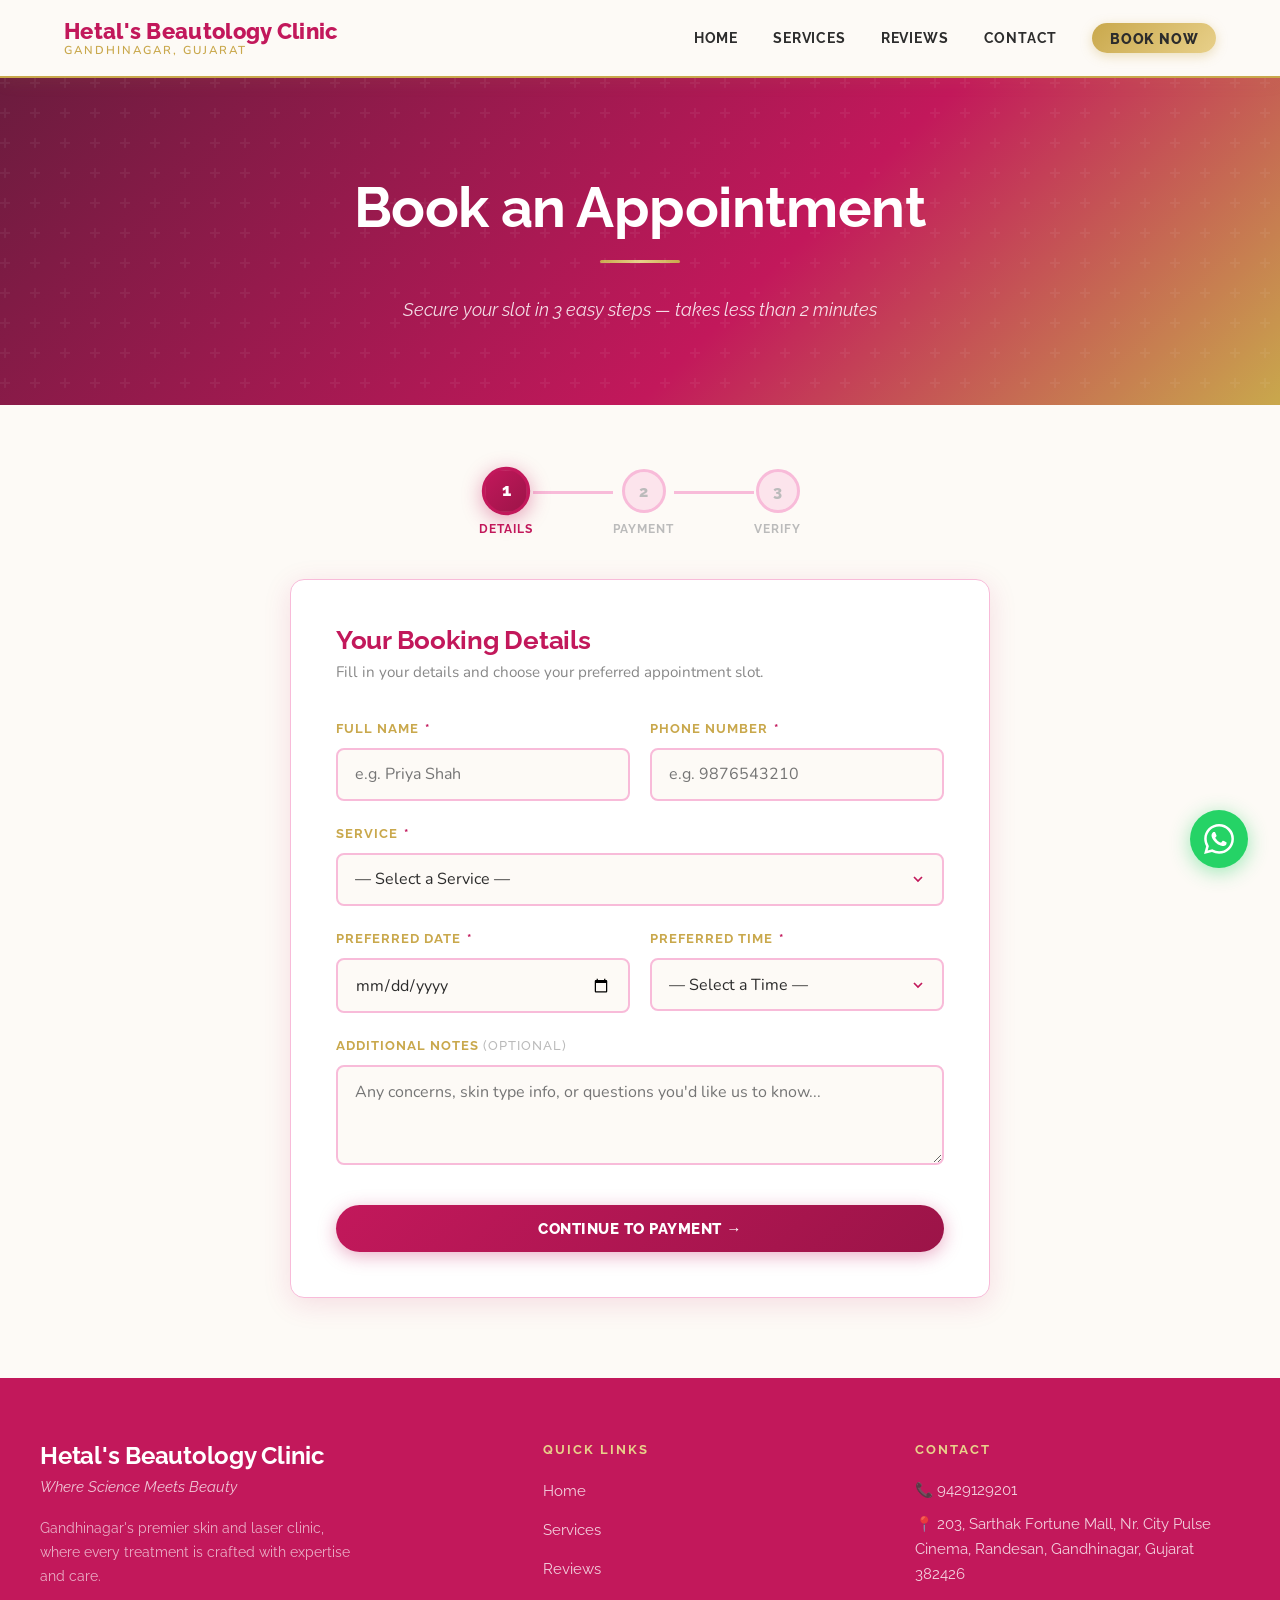
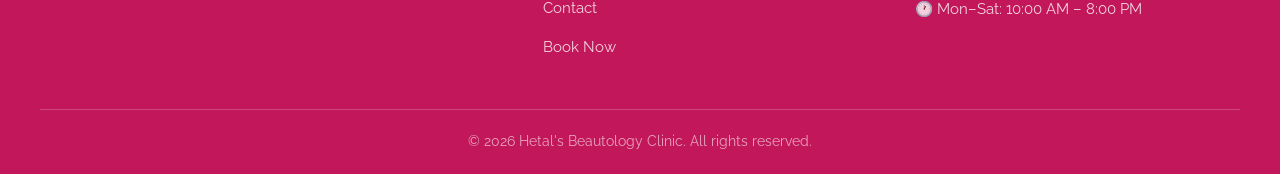
==== booking.html @ 58d76327 "initial commit" ====
<!DOCTYPE html>
<html lang="en">

<head>
  <meta charset="UTF-8" />
  <meta name="viewport" content="width=device-width, initial-scale=1.0" />
  <title>Book an Appointment | Hetal's Beautology Clinic</title>
  <meta name="description"
    content="Book an appointment at Hetal's Beautology Clinic in Gandhinagar, Gujarat. Choose your service, select a date and time, pay a ₹500 advance and confirm via WhatsApp." />
  <link rel="preconnect" href="https://fonts.googleapis.com" />
  <link rel="preconnect" href="https://fonts.gstatic.com" crossorigin />
  <link rel="stylesheet"
    href="https://fonts.googleapis.com/css2?family=Raleway:ital,wght@0,300;0,400;0,500;0,600;0,700;0,800;1,400;1,600&family=Nunito:ital,wght@0,300;0,400;0,600;0,700;1,400&display=swap" />
  <link rel="stylesheet" href="style.css" />
  <style>
    /* ============================================
       BOOKING PAGE — Page-scoped styles
       ============================================ */

    /* ── Step Indicator ── */
    .step-indicator {
      display: flex;
      align-items: center;
      justify-content: center;
      gap: 0;
      margin: 3rem auto 2.5rem;
      max-width: 520px;
    }

    .step-dot {
      display: flex;
      flex-direction: column;
      align-items: center;
      gap: 0.4rem;
      position: relative;
      z-index: 1;
    }

    .step-dot .dot {
      width: 44px;
      height: 44px;
      border-radius: 50%;
      background: var(--blush);
      border: 3px solid var(--blush-mid);
      display: flex;
      align-items: center;
      justify-content: center;
      font-family: 'Raleway', sans-serif;
      font-weight: 800;
      font-size: 1rem;
      color: #bbb;
      transition: all 0.4s cubic-bezier(0.4,0,0.2,1);
    }

    .step-dot .step-label {
      font-size: 0.72rem;
      font-weight: 700;
      letter-spacing: 1px;
      text-transform: uppercase;
      color: #bbb;
      font-family: 'Raleway', sans-serif;
      transition: color 0.4s ease;
      text-align: center;
      white-space: nowrap;
    }

    .step-dot.active .dot {
      background: linear-gradient(135deg, var(--rose), var(--rose-dark));
      border-color: var(--rose);
      color: var(--white);
      box-shadow: 0 4px 18px rgba(194,24,91,0.4);
      transform: scale(1.1);
    }

    .step-dot.active .step-label { color: var(--rose); }

    .step-dot.done .dot {
      background: linear-gradient(135deg, var(--gold), var(--gold-light));
      border-color: var(--gold);
      color: var(--charcoal);
      box-shadow: 0 4px 14px rgba(201,168,76,0.3);
    }

    .step-dot.done .step-label { color: var(--gold); }

    .step-connector {
      flex: 1;
      height: 3px;
      background: var(--blush-mid);
      margin-bottom: 1.5rem;
      transition: background 0.4s ease;
      max-width: 80px;
    }

    .step-connector.done {
      background: linear-gradient(90deg, var(--gold), var(--gold-light));
    }

    /* ── Booking Wrapper ── */
    .booking-section {
      background: var(--ivory);
      padding: 1rem 0 5rem;
    }

    .booking-card {
      background: var(--white);
      border-radius: var(--radius);
      padding: 2.8rem 2.8rem;
      box-shadow: var(--shadow-md);
      border: 1px solid var(--blush-mid);
      max-width: 700px;
      margin: 0 auto;
    }

    .step-panel {
      display: none;
      animation: stepFadeIn 0.45s cubic-bezier(0.4,0,0.2,1);
    }

    .step-panel.active { display: block; }

    @keyframes stepFadeIn {
      from { opacity: 0; transform: translateY(18px); }
      to   { opacity: 1; transform: translateY(0); }
    }

    /* ── Form Elements ── */
    .booking-card h2 {
      font-size: 1.6rem;
      color: var(--rose);
      margin-bottom: 0.3rem;
    }

    .booking-card .step-intro {
      color: #888;
      font-size: 0.95rem;
      margin-bottom: 2rem;
      font-family: 'Nunito', sans-serif;
    }

    .form-group {
      margin-bottom: 1.4rem;
    }

    .form-group label {
      display: block;
      font-family: 'Raleway', sans-serif;
      font-weight: 700;
      font-size: 0.82rem;
      text-transform: uppercase;
      letter-spacing: 1px;
      color: var(--gold);
      margin-bottom: 0.45rem;
    }

    .form-group label .required-star {
      color: var(--rose);
      margin-left: 2px;
    }

    .form-control {
      width: 100%;
      padding: 0.85rem 1.1rem;
      border: 2px solid var(--blush-mid);
      border-radius: var(--radius-sm);
      font-family: 'Nunito', sans-serif;
      font-size: 1rem;
      color: var(--charcoal);
      background: var(--ivory);
      transition: var(--transition);
      outline: none;
      appearance: none;
      -webkit-appearance: none;
    }

    .form-control:focus {
      border-color: var(--rose);
      background: var(--white);
      box-shadow: 0 0 0 3px rgba(194,24,91,0.08);
    }

    .form-control.error {
      border-color: #e53935;
      background: #fff5f5;
    }

    select.form-control {
      background-image: url("data:image/svg+xml,%3Csvg xmlns='http://www.w3.org/2000/svg' width='16' height='16' viewBox='0 0 24 24' fill='none' stroke='%23C2185B' stroke-width='2.5'%3E%3Cpolyline points='6 9 12 15 18 9'/%3E%3C/svg%3E");
      background-repeat: no-repeat;
      background-position: right 1rem center;
      padding-right: 2.8rem;
      cursor: pointer;
    }

    textarea.form-control {
      min-height: 100px;
      resize: vertical;
    }

    .field-error {
      color: #e53935;
      font-size: 0.8rem;
      margin-top: 0.3rem;
      font-family: 'Nunito', sans-serif;
      display: none;
    }

    .field-error.visible { display: block; }

    .form-row {
      display: grid;
      grid-template-columns: 1fr 1fr;
      gap: 1.2rem;
    }

    /* ── Booking Summary Card ── */
    .booking-summary {
      background: var(--blush);
      border: 1px solid var(--blush-mid);
      border-radius: var(--radius-sm);
      padding: 1.2rem 1.5rem;
      margin-bottom: 2rem;
      display: flex;
      gap: 1.5rem;
      flex-wrap: wrap;
      align-items: flex-start;
    }

    .booking-summary .summary-item {
      display: flex;
      flex-direction: column;
      flex: 1;
      min-width: 120px;
    }

    .booking-summary .s-label {
      font-size: 0.7rem;
      text-transform: uppercase;
      letter-spacing: 1.5px;
      font-weight: 700;
      color: var(--gold);
      font-family: 'Raleway', sans-serif;
      margin-bottom: 0.15rem;
    }

    .booking-summary .s-value {
      font-size: 0.95rem;
      font-weight: 700;
      color: var(--rose);
      font-family: 'Raleway', sans-serif;
    }

    /* ── UPI Payment Card ── */
    .payment-card {
      background: linear-gradient(135deg, var(--charcoal), #1a1a2e);
      border-radius: var(--radius);
      padding: 2.2rem;
      margin-bottom: 2rem;
      text-align: center;
      position: relative;
      overflow: hidden;
    }

    .payment-card::before {
      content: '';
      position: absolute;
      inset: 0;
      background: radial-gradient(circle at 80% 20%, rgba(201,168,76,0.12) 0%, transparent 60%);
      pointer-events: none;
    }

    .payment-card h3 {
      color: var(--gold-light);
      font-size: 1.2rem;
      margin-bottom: 1.5rem;
      position: relative;
    }

    .upi-display {
      background: rgba(255,255,255,0.08);
      border: 1.5px solid rgba(201,168,76,0.4);
      border-radius: var(--radius-sm);
      padding: 1rem 1.5rem;
      display: flex;
      align-items: center;
      justify-content: space-between;
      gap: 1rem;
      margin-bottom: 1.5rem;
      position: relative;
    }

    .upi-id-text {
      font-family: 'Raleway', sans-serif;
      font-weight: 800;
      font-size: 1.25rem;
      color: var(--gold-light);
      letter-spacing: 0.5px;
    }

    .copy-btn {
      background: linear-gradient(135deg, var(--gold), var(--gold-light));
      color: var(--charcoal);
      border: none;
      border-radius: 50px;
      padding: 0.45rem 1rem;
      font-family: 'Raleway', sans-serif;
      font-weight: 700;
      font-size: 0.8rem;
      cursor: pointer;
      transition: var(--transition);
      flex-shrink: 0;
      letter-spacing: 0.5px;
    }

    .copy-btn:hover { transform: scale(1.05); }
    .copy-btn.copied { background: linear-gradient(135deg, #4caf50, #81c784); color: white; }

    .qr-box {
      width: 170px;
      height: 170px;
      background: rgba(255,255,255,0.07);
      border: 2px dashed rgba(201,168,76,0.4);
      border-radius: var(--radius-sm);
      display: flex;
      flex-direction: column;
      align-items: center;
      justify-content: center;
      margin: 0 auto 1.5rem;
      position: relative;
      gap: 0.5rem;
    }

    .qr-box .qr-icon { font-size: 2.8rem; opacity: 0.6; }

    .qr-box .qr-hint {
      font-size: 0.8rem;
      color: rgba(255,255,255,0.5);
      font-family: 'Nunito', sans-serif;
      text-align: center;
      padding: 0 0.5rem;
    }

    .advance-note {
      color: rgba(255,255,255,0.8);
      font-size: 0.9rem;
      font-family: 'Nunito', sans-serif;
      position: relative;
    }

    .advance-note strong {
      color: var(--gold-light);
      font-size: 1.15rem;
    }

    .upi-apps {
      display: flex;
      align-items: center;
      justify-content: center;
      gap: 0.5rem;
      margin-top: 1rem;
      flex-wrap: wrap;
      position: relative;
    }

    .upi-apps span {
      background: rgba(255,255,255,0.1);
      color: rgba(255,255,255,0.7);
      padding: 0.3rem 0.8rem;
      border-radius: 50px;
      font-size: 0.78rem;
      font-family: 'Nunito', sans-serif;
    }

    /* ── Step 3 — Verification ── */
    .file-upload-zone {
      border: 2px dashed var(--blush-mid);
      border-radius: var(--radius-sm);
      padding: 1.5rem;
      text-align: center;
      cursor: pointer;
      transition: var(--transition);
      position: relative;
      background: var(--ivory);
    }

    .file-upload-zone:hover, .file-upload-zone.dragover {
      border-color: var(--rose);
      background: var(--blush);
    }

    .file-upload-zone input[type="file"] {
      position: absolute;
      inset: 0;
      opacity: 0;
      cursor: pointer;
      width: 100%;
      height: 100%;
    }

    .file-upload-zone .upload-icon { font-size: 2rem; margin-bottom: 0.5rem; }

    .file-upload-zone .upload-hint {
      font-size: 0.88rem;
      color: #999;
      font-family: 'Nunito', sans-serif;
    }

    .file-upload-zone .file-name {
      margin-top: 0.5rem;
      font-weight: 700;
      color: var(--rose);
      font-size: 0.9rem;
      display: none;
    }

    .file-upload-zone.has-file .file-name { display: block; }
    .file-upload-zone.has-file .upload-hint { display: none; }
    .file-upload-zone.has-file .upload-icon { display: none; }

    /* ── Status Messages ── */
    .upload-status {
      margin-top: 1rem;
      padding: 0.8rem 1.2rem;
      border-radius: var(--radius-sm);
      font-family: 'Nunito', sans-serif;
      font-size: 0.92rem;
      display: none;
    }

    .upload-status.loading {
      display: flex;
      align-items: center;
      gap: 0.7rem;
      background: rgba(201,168,76,0.1);
      border: 1px solid rgba(201,168,76,0.3);
      color: #7a6200;
    }

    .upload-status.success {
      display: flex;
      align-items: center;
      gap: 0.7rem;
      background: rgba(76,175,80,0.1);
      border: 1px solid rgba(76,175,80,0.3);
      color: #2e7d32;
      font-weight: 700;
    }

    .upload-status.error-msg {
      display: block;
      background: rgba(229,57,53,0.1);
      border: 1px solid rgba(229,57,53,0.3);
      color: #c62828;
    }

    /* Loading spinner */
    .spinner {
      width: 18px;
      height: 18px;
      border: 2px solid rgba(0,0,0,0.12);
      border-top-color: var(--gold);
      border-radius: 50%;
      animation: spin 0.7s linear infinite;
      flex-shrink: 0;
    }

    @keyframes spin { to { transform: rotate(360deg); } }

    /* ── WhatsApp Button (booking specific) ── */
    .wa-book-btn {
      display: inline-flex;
      align-items: center;
      justify-content: center;
      gap: 0.7rem;
      width: 100%;
      padding: 1rem 2rem;
      background: #25D366;
      color: white;
      border: none;
      border-radius: 50px;
      font-family: 'Raleway', sans-serif;
      font-weight: 800;
      font-size: 1rem;
      letter-spacing: 0.5px;
      cursor: pointer;
      transition: var(--transition);
      box-shadow: 0 4px 18px rgba(37,211,102,0.4);
      text-decoration: none;
      margin-top: 1.2rem;
    }

    .wa-book-btn:hover:not(:disabled) {
      background: #1DA851;
      transform: translateY(-2px);
      box-shadow: 0 8px 28px rgba(37,211,102,0.5);
      color: white;
    }

    .wa-book-btn:disabled {
      background: #ccc;
      color: #999;
      cursor: not-allowed;
      box-shadow: none;
      transform: none;
    }

    .wa-book-btn svg { width: 22px; height: 22px; flex-shrink: 0; }

    .confirmation-note {
      text-align: center;
      color: #999;
      font-size: 0.82rem;
      margin-top: 1rem;
      font-family: 'Nunito', sans-serif;
      font-style: italic;
      line-height: 1.6;
    }

    /* ── Navigation buttons ── */
    .step-nav {
      display: flex;
      gap: 1rem;
      align-items: center;
      justify-content: space-between;
      margin-top: 2rem;
    }

    .btn-back {
      background: transparent;
      border: 2px solid var(--blush-mid);
      color: #aaa;
      font-family: 'Raleway', sans-serif;
      font-weight: 700;
      font-size: 0.88rem;
      padding: 0.65rem 1.5rem;
      border-radius: 50px;
      cursor: pointer;
      transition: var(--transition);
      letter-spacing: 0.5px;
      text-transform: uppercase;
    }

    .btn-back:hover { border-color: var(--rose); color: var(--rose); }

    .btn-continue {
      flex: 1;
      padding: 0.9rem 2rem;
      background: linear-gradient(135deg, var(--rose), var(--rose-dark));
      color: white;
      border: none;
      border-radius: 50px;
      font-family: 'Raleway', sans-serif;
      font-weight: 800;
      font-size: 0.95rem;
      cursor: pointer;
      transition: var(--transition);
      letter-spacing: 0.5px;
      text-transform: uppercase;
      box-shadow: 0 4px 18px rgba(194,24,91,0.35);
    }

    .btn-continue:hover {
      transform: translateY(-2px);
      box-shadow: 0 8px 28px rgba(194,24,91,0.45);
    }

    /* ── Nav CTA pill (Book Now button in navbar) ── */
    .nav-links .nav-book-btn {
      background: linear-gradient(135deg, var(--gold), var(--gold-light));
      color: var(--charcoal) !important;
      padding: 0.42rem 1.1rem !important;
      border-radius: 50px !important;
      border-bottom: none !important;
      box-shadow: 0 3px 12px rgba(201,168,76,0.35);
      font-weight: 800 !important;
      transition: var(--transition);
    }

    .nav-links .nav-book-btn:hover {
      transform: translateY(-2px);
      box-shadow: 0 6px 22px rgba(201,168,76,0.5);
      border-bottom: none !important;
    }

    .mobile-menu .nav-book-btn {
      background: linear-gradient(135deg, var(--gold), var(--gold-light));
      color: var(--charcoal) !important;
      border-radius: 50px !important;
      border-bottom: none !important;
      padding: 0.6rem 1.5rem !important;
      text-align: center !important;
      box-shadow: 0 3px 12px rgba(201,168,76,0.3);
      font-weight: 800 !important;
    }

    /* ── Responsive ── */
    @media (max-width: 768px) {
      .booking-card {
        padding: 2rem 1.4rem;
      }

      .form-row {
        grid-template-columns: 1fr;
      }

      .step-indicator {
        margin: 2rem 1rem 1.8rem;
      }

      .step-connector { max-width: 40px; }

      .upi-display {
        flex-direction: column;
        gap: 0.8rem;
        text-align: center;
      }

      .upi-id-text { font-size: 1.05rem; }

      .booking-summary { gap: 1rem; }
    }

    @media (max-width: 480px) {
      .step-label { display: none; }
      .step-dot .dot { width: 36px; height: 36px; font-size: 0.88rem; }
      .payment-card { padding: 1.5rem 1rem; }
    }
  </style>
</head>

<body>

  <!-- ╔══════════════════════════════════╗
       ║          NAVIGATION             ║
       ╚══════════════════════════════════╝ -->
  <nav class="navbar" id="navbar">
    <div class="nav-inner">
      <a href="index.html" class="nav-logo" id="nav-logo">
        Hetal's Beautology Clinic
        <span>Gandhinagar, Gujarat</span>
      </a>
      <ul class="nav-links" id="nav-links">
        <li><a href="index.html" id="nav-home">Home</a></li>
        <li><a href="services.html" id="nav-services">Services</a></li>
        <li><a href="reviews.html" id="nav-reviews">Reviews</a></li>
        <li><a href="contact.html" id="nav-contact">Contact</a></li>
        <li><a href="booking.html" class="nav-book-btn active" id="nav-book">Book Now</a></li>
      </ul>
      <button class="hamburger" id="hamburger" aria-label="Toggle menu">
        <span></span><span></span><span></span>
      </button>
    </div>
    <div class="mobile-menu" id="mobile-menu">
      <a href="index.html">Home</a>
      <a href="services.html">Services</a>
      <a href="reviews.html">Reviews</a>
      <a href="contact.html">Contact</a>
      <a href="booking.html" class="nav-book-btn active">Book Now</a>
    </div>
  </nav>

  <!-- ╔══════════════════════════════════╗
       ║           PAGE HEADER           ║
       ╚══════════════════════════════════╝ -->
  <header class="page-header">
    <h1>Book an Appointment</h1>
    <div class="gold-divider"></div>
    <p>Secure your slot in 3 easy steps — takes less than 2 minutes</p>
  </header>

  <!-- ╔══════════════════════════════════╗
       ║         BOOKING SECTION         ║
       ╚══════════════════════════════════╝ -->
  <section class="booking-section">
    <div class="container">

      <!-- Step Indicator -->
      <div class="step-indicator" role="progressbar" aria-label="Booking Progress" id="step-indicator">
        <div class="step-dot active" id="dot-1">
          <div class="dot">1</div>
          <span class="step-label">Details</span>
        </div>
        <div class="step-connector" id="conn-1"></div>
        <div class="step-dot" id="dot-2">
          <div class="dot">2</div>
          <span class="step-label">Payment</span>
        </div>
        <div class="step-connector" id="conn-2"></div>
        <div class="step-dot" id="dot-3">
          <div class="dot">3</div>
          <span class="step-label">Verify</span>
        </div>
      </div>

      <!-- Booking Card -->
      <div class="booking-card fade-in">

        <!-- ─────────────────────────────
             STEP 1 — Booking Details
             ───────────────────────────── -->
        <div class="step-panel active" id="step-1">
          <h2>Your Booking Details</h2>
          <p class="step-intro">Fill in your details and choose your preferred appointment slot.</p>

          <div class="form-row">
            <div class="form-group">
              <label for="field-name">Full Name <span class="required-star">*</span></label>
              <input type="text" id="field-name" class="form-control" placeholder="e.g. Priya Shah" autocomplete="name" />
              <div class="field-error" id="err-name">Please enter your full name.</div>
            </div>
            <div class="form-group">
              <label for="field-phone">Phone Number <span class="required-star">*</span></label>
              <input type="tel" id="field-phone" class="form-control" placeholder="e.g. 9876543210" autocomplete="tel" maxlength="10" />
              <div class="field-error" id="err-phone">Please enter a valid 10-digit mobile number.</div>
            </div>
          </div>

          <div class="form-group">
            <label for="field-service">Service <span class="required-star">*</span></label>
            <select id="field-service" class="form-control">
              <option value="" disabled selected>— Select a Service —</option>
              <optgroup label="⚡ Laser &amp; Advanced Skin Treatments">
                <option>Laser Hair Removal</option>
                <option>Laser Skin Therapy</option>
                <option>Laser Acne Scar Treatment</option>
                <option>Laser Face Resurfacing</option>
                <option>Laser Tattoo Removal</option>
                <option>Laser Skin Tag / Warts / Mole Removal</option>
                <option>Microderma Abrasion</option>
                <option>Microneedling (Derma Pen / Derma Roller)</option>
                <option>Deep Skin Peeling</option>
                <option>Black Doll Peel / Hollywood Facial</option>
                <option>Mirapeel</option>
              </optgroup>
              <optgroup label="🌿 Facials &amp; Rejuvenation">
                <option>Vampire Facial (Face PRP)</option>
                <option>Medi Facial</option>
                <option>Oxygeneo Facial</option>
                <option>Hydra Facial</option>
                <option>BB Glow Treatment</option>
                <option>Skin Tightening / Face Lifting</option>
                <option>Skin Brightening Treatment</option>
                <option>Undereye Dark Circle Treatment</option>
                <option>Anti Aging Solution</option>
              </optgroup>
              <optgroup label="💫 Hair &amp; Specialised Procedures">
                <option>Hair Fall &amp; Hair Regrowth Treatment (PRP)</option>
                <option>Permanent Eyebrow / Microblading</option>
                <option>Permanent Lip Colour</option>
                <option>Cheek Blush / Beauty Spots</option>
                <option>Eyelash Lifting / Eyelash Extension</option>
                <option>Ear Lobe Repair</option>
              </optgroup>
            </select>
            <div class="field-error" id="err-service">Please select a service.</div>
          </div>

          <div class="form-row">
            <div class="form-group">
              <label for="field-date">Preferred Date <span class="required-star">*</span></label>
              <input type="date" id="field-date" class="form-control" />
              <div class="field-error" id="err-date">Please choose a date (Mon–Sat only).</div>
            </div>
            <div class="form-group">
              <label for="field-time">Preferred Time <span class="required-star">*</span></label>
              <select id="field-time" class="form-control">
                <option value="" disabled selected>— Select a Time —</option>
                <option>10:00 AM</option>
                <option>10:30 AM</option>
                <option>11:00 AM</option>
                <option>11:30 AM</option>
                <option>12:00 PM</option>
                <option>12:30 PM</option>
                <option>1:00 PM</option>
                <option>1:30 PM</option>
                <option>2:00 PM</option>
                <option>2:30 PM</option>
                <option>3:00 PM</option>
                <option>3:30 PM</option>
                <option>4:00 PM</option>
                <option>4:30 PM</option>
                <option>5:00 PM</option>
                <option>5:30 PM</option>
                <option>6:00 PM</option>
                <option>6:30 PM</option>
                <option>7:00 PM</option>
                <option>7:30 PM</option>
              </select>
              <div class="field-error" id="err-time">Please select a preferred time slot.</div>
            </div>
          </div>

          <div class="form-group">
            <label for="field-notes">Additional Notes <span style="color:#bbb;font-weight:500;">(Optional)</span></label>
            <textarea id="field-notes" class="form-control" placeholder="Any concerns, skin type info, or questions you'd like us to know..."></textarea>
          </div>

          <div class="step-nav">
            <button class="btn-continue" id="btn-step1-next" onclick="goToStep2()">
              Continue to Payment &rarr;
            </button>
          </div>
        </div>
        <!-- /STEP 1 -->

        <!-- ─────────────────────────────
             STEP 2 — UPI Payment
             ───────────────────────────── -->
        <div class="step-panel" id="step-2">
          <h2>Complete Your Advance Payment</h2>
          <p class="step-intro">Pay ₹500 advance via UPI to confirm your booking slot.</p>

          <!-- Booking summary -->
          <div class="booking-summary" id="summary-2">
            <div class="summary-item">
              <span class="s-label">Name</span>
              <span class="s-value" id="s2-name">—</span>
            </div>
            <div class="summary-item">
              <span class="s-label">Service</span>
              <span class="s-value" id="s2-service">—</span>
            </div>
            <div class="summary-item">
              <span class="s-label">Date</span>
              <span class="s-value" id="s2-date">—</span>
            </div>
            <div class="summary-item">
              <span class="s-label">Time</span>
              <span class="s-value" id="s2-time">—</span>
            </div>
          </div>

          <!-- Payment Card -->
          <div class="payment-card">
            <h3>💳 Pay via UPI</h3>

            <div class="upi-display">
              <span class="upi-id-text" id="upi-id-text">hetalbeautology@ybl</span>
              <button class="copy-btn" id="copy-upi-btn" onclick="copyUpi()" type="button">Copy ID</button>
            </div>

            <div class="qr-box">
              <div class="qr-icon">⬛</div>
              <p class="qr-hint">Scan QR to Pay<br><small style="font-size:0.7rem;opacity:0.5;">(QR will be added soon)</small></p>
            </div>

            <p class="advance-note">
              Advance Amount: <strong>₹500</strong><br />
              <span style="font-size:0.82rem;opacity:0.7;margin-top:4px;display:block;">This advance secures your appointment slot.</span>
            </p>

            <div class="upi-apps">
              <span>GPay</span>
              <span>PhonePe</span>
              <span>Paytm</span>
              <span>BHIM</span>
              <span>Any UPI App</span>
            </div>
          </div>

          <div class="step-nav">
            <button class="btn-back" onclick="goToStep(1)" type="button">&larr; Back</button>
            <button class="btn-continue" onclick="goToStep3()" type="button">
              I've Made the Payment &rarr;
            </button>
          </div>
        </div>
        <!-- /STEP 2 -->

        <!-- ─────────────────────────────
             STEP 3 — Verify Payment
             ───────────────────────────── -->
        <div class="step-panel" id="step-3">
          <h2>Verify Your Payment</h2>
          <p class="step-intro">Share your transaction ID and payment screenshot to confirm your booking.</p>

          <!-- Booking summary -->
          <div class="booking-summary" id="summary-3">
            <div class="summary-item">
              <span class="s-label">Name</span>
              <span class="s-value" id="s3-name">—</span>
            </div>
            <div class="summary-item">
              <span class="s-label">Service</span>
              <span class="s-value" id="s3-service">—</span>
            </div>
            <div class="summary-item">
              <span class="s-label">Date</span>
              <span class="s-value" id="s3-date">—</span>
            </div>
            <div class="summary-item">
              <span class="s-label">Time</span>
              <span class="s-value" id="s3-time">—</span>
            </div>
          </div>

          <div class="form-group">
            <label for="field-txn">UPI Transaction ID <span class="required-star">*</span></label>
            <input type="text" id="field-txn" class="form-control" placeholder="e.g. 416823479230 or T2504181234567" />
            <div class="field-error" id="err-txn">Please enter your UPI transaction ID.</div>
          </div>

          <div class="form-group">
            <label>Payment Screenshot <span class="required-star">*</span></label>
            <div class="file-upload-zone" id="upload-zone">
              <input type="file" id="field-screenshot" accept="image/jpeg,image/png,image/webp" onchange="handleFileSelect(this)" />
              <div class="upload-icon">🖼️</div>
              <p class="upload-hint">Click or drag to upload your payment screenshot<br><small>JPG, PNG or WebP</small></p>
              <p class="file-name" id="file-name-display"></p>
            </div>
            <div class="field-error" id="err-screenshot">Please upload your payment screenshot.</div>
          </div>

          <!-- Upload status -->
          <div class="upload-status" id="upload-status"></div>

          <!-- WhatsApp Send Button -->
          <button class="wa-book-btn" id="wa-send-btn" disabled type="button" onclick="sendOnWhatsApp()">
            <svg xmlns="http://www.w3.org/2000/svg" viewBox="0 0 24 24" fill="currentColor">
              <path d="M17.472 14.382c-.297-.149-1.758-.867-2.03-.967-.273-.099-.471-.148-.67.15-.197.297-.767.966-.94 1.164-.173.199-.347.223-.644.075-.297-.15-1.255-.463-2.39-1.475-.883-.788-1.48-1.761-1.653-2.059-.173-.297-.018-.458.13-.606.134-.133.298-.347.446-.52.149-.174.198-.298.298-.497.099-.198.05-.371-.025-.520-.075-.149-.669-1.612-.916-2.207-.242-.579-.487-.5-.669-.51-.173-.008-.371-.01-.570-.01-.198 0-.52.074-.792.372-.272.297-1.04 1.016-1.04 2.479 0 1.462 1.065 2.875 1.213 3.074.149.198 2.096 3.2 5.077 4.487.709.306 1.262.489 1.694.625.712.227 1.36.195 1.871.118.571-.085 1.758-.719 2.006-1.413.248-.694.248-1.289.173-1.413-.074-.124-.272-.198-.57-.347m-5.421 7.403h-.004a9.87 9.87 0 01-5.031-1.378l-.361-.214-3.741.982.998-3.648-.235-.374a9.86 9.86 0 01-1.51-5.26c.001-5.45 4.436-9.884 9.888-9.884 2.64 0 5.122 1.03 6.988 2.898a9.825 9.825 0 012.893 6.994c-.003 5.45-4.437 9.884-9.885 9.884m8.413-18.297A11.815 11.815 0 0012.05 0C5.495 0 .16 5.335.157 11.892c0 2.096.547 4.142 1.588 5.945L.057 24l6.305-1.654a11.882 11.882 0 005.683 1.448h.005c6.554 0 11.890-5.335 11.893-11.893a11.821 11.821 0 00-3.48-8.413z" />
            </svg>
            Send Booking on WhatsApp
          </button>

          <p class="confirmation-note">
            Your booking will be confirmed via WhatsApp within a few hours<br />
            during clinic hours (Mon–Sat, 10AM–8PM).
          </p>

          <div class="step-nav" style="margin-top: 1.5rem;">
            <button class="btn-back" onclick="goToStep(2)" type="button">&larr; Back</button>
          </div>
        </div>
        <!-- /STEP 3 -->

      </div><!-- /.booking-card -->
    </div><!-- /.container -->
  </section>

  <!-- ╔══════════════════════════════════╗
       ║             FOOTER              ║
       ╚══════════════════════════════════╝ -->
  <footer class="footer" id="footer">
    <div class="footer-inner">
      <div class="footer-brand">
        <h3>Hetal's Beautology Clinic</h3>
        <p class="tagline">Where Science Meets Beauty</p>
        <p style="font-size:0.88rem; color:rgba(255,255,255,0.65); max-width:320px;">Gandhinagar's premier skin and
          laser clinic, where every treatment is crafted with expertise and care.</p>
      </div>
      <div class="footer-links">
        <h4>Quick Links</h4>
        <ul>
          <li><a href="index.html">Home</a></li>
          <li><a href="services.html">Services</a></li>
          <li><a href="reviews.html">Reviews</a></li>
          <li><a href="contact.html">Contact</a></li>
          <li><a href="booking.html">Book Now</a></li>
        </ul>
      </div>
      <div class="footer-contact">
        <h4>Contact</h4>
        <p><a href="tel:9429129201">📞 9429129201</a></p>
        <p style="margin-top:0.6rem;">📍 203, Sarthak Fortune Mall, Nr. City Pulse Cinema, Randesan, Gandhinagar, Gujarat 382426</p>
        <p style="margin-top:0.6rem;">🕐 Mon–Sat: 10:00 AM – 8:00 PM</p>
      </div>
    </div>
    <div class="footer-bottom">
      <p>© 2026 Hetal's Beautology Clinic. All rights reserved.</p>
    </div>
  </footer>

  <!-- Floating WhatsApp -->
  <a class="wa-float" href="https://wa.me/919429129201" target="_blank" rel="noopener"
    aria-label="Chat with us on WhatsApp" id="wa-float-btn">
    <span class="wa-tooltip">Chat with us on WhatsApp</span>
    <svg xmlns="http://www.w3.org/2000/svg" viewBox="0 0 24 24">
      <path
        d="M17.472 14.382c-.297-.149-1.758-.867-2.03-.967-.273-.099-.471-.148-.67.15-.197.297-.767.966-.94 1.164-.173.199-.347.223-.644.075-.297-.15-1.255-.463-2.39-1.475-.883-.788-1.48-1.761-1.653-2.059-.173-.297-.018-.458.13-.606.134-.133.298-.347.446-.52.149-.174.198-.298.298-.497.099-.198.05-.371-.025-.520-.075-.149-.669-1.612-.916-2.207-.242-.579-.487-.5-.669-.51-.173-.008-.371-.01-.570-.01-.198 0-.52.074-.792.372-.272.297-1.04 1.016-1.04 2.479 0 1.462 1.065 2.875 1.213 3.074.149.198 2.096 3.2 5.077 4.487.709.306 1.262.489 1.694.625.712.227 1.36.195 1.871.118.571-.085 1.758-.719 2.006-1.413.248-.694.248-1.289.173-1.413-.074-.124-.272-.198-.57-.347m-5.421 7.403h-.004a9.87 9.87 0 01-5.031-1.378l-.361-.214-3.741.982.998-3.648-.235-.374a9.86 9.86 0 01-1.51-5.26c.001-5.45 4.436-9.884 9.888-9.884 2.64 0 5.122 1.03 6.988 2.898a9.825 9.825 0 012.893 6.994c-.003 5.45-4.437 9.884-9.885 9.884m8.413-18.297A11.815 11.815 0 0012.05 0C5.495 0 .16 5.335.157 11.892c0 2.096.547 4.142 1.588 5.945L.057 24l6.305-1.654a11.882 11.882 0 005.683 1.448h.005c6.554 0 11.890-5.335 11.893-11.893a11.821 11.821 0 00-3.48-8.413z" />
    </svg>
  </a>

  <!-- ─── JavaScript ─── -->
  <script>
    /* ──────────────────────────────────────
       State
       ────────────────────────────────────── */
    let currentStep = 1;
    let uploadedImageUrl = '';  // populated after ImgBB upload
    const IMGBB_API_KEY = '261c04dd491c593ad497b304862e3a7e'; // ← replace with real key

    /* ──────────────────────────────────────
       Date picker — disable Sundays & past dates
       ────────────────────────────────────── */
    (function initDatePicker() {
      const dateInput = document.getElementById('field-date');
      const today = new Date();
      // Set min to today
      dateInput.min = today.toISOString().split('T')[0];

      dateInput.addEventListener('change', function () {
        const d = new Date(this.value + 'T00:00:00');
        if (d.getDay() === 0) { // Sunday
          showFieldError('date', 'We are closed on Sundays. Please choose Mon–Sat.');
          this.value = '';
        } else {
          hideFieldError('date');
        }
      });
    })();

    /* ──────────────────────────────────────
       Step Navigation
       ────────────────────────────────────── */
    function goToStep(n) {
      const panels = document.querySelectorAll('.step-panel');
      panels.forEach(p => p.classList.remove('active'));
      document.getElementById('step-' + n).classList.add('active');

      // Update indicator dots
      for (let i = 1; i <= 3; i++) {
        const dot = document.getElementById('dot-' + i);
        dot.classList.remove('active', 'done');
        if (i < n)  dot.classList.add('done');
        if (i === n) dot.classList.add('active');
      }
      // Update connectors
      for (let i = 1; i <= 2; i++) {
        const conn = document.getElementById('conn-' + i);
        conn.classList.toggle('done', i < n);
      }

      currentStep = n;
      // Scroll card into view smoothly
      document.querySelector('.booking-card').scrollIntoView({ behavior: 'smooth', block: 'start' });
    }

    /* ──────────────────────────────────────
       Validation helpers
       ────────────────────────────────────── */
    function showFieldError(fieldKey, msg) {
      const el = document.getElementById('err-' + fieldKey);
      const input = document.getElementById('field-' + fieldKey);
      if (el) { el.textContent = msg || el.textContent; el.classList.add('visible'); }
      if (input) input.classList.add('error');
    }

    function hideFieldError(fieldKey) {
      const el = document.getElementById('err-' + fieldKey);
      const input = document.getElementById('field-' + fieldKey);
      if (el) el.classList.remove('visible');
      if (input) input.classList.remove('error');
    }

    /* ──────────────────────────────────────
       Step 1 → Step 2
       ────────────────────────────────────── */
    function goToStep2() {
      let valid = true;

      const name  = document.getElementById('field-name').value.trim();
      const phone = document.getElementById('field-phone').value.trim();
      const svc   = document.getElementById('field-service').value;
      const date  = document.getElementById('field-date').value;
      const time  = document.getElementById('field-time').value;

      // Name
      if (!name) { showFieldError('name'); valid = false; }
      else hideFieldError('name');

      // Phone
      if (!/^\d{10}$/.test(phone)) { showFieldError('phone'); valid = false; }
      else hideFieldError('phone');

      // Service
      if (!svc) { showFieldError('service'); valid = false; }
      else hideFieldError('service');

      // Date
      if (!date) { showFieldError('date', 'Please choose a preferred date.'); valid = false; }
      else {
        const day = new Date(date + 'T00:00:00').getDay();
        if (day === 0) { showFieldError('date', 'We are closed on Sundays. Please choose Mon–Sat.'); valid = false; }
        else hideFieldError('date');
      }

      // Time
      if (!time) { showFieldError('time'); valid = false; }
      else hideFieldError('time');

      if (!valid) {
        // Scroll to first error
        const firstErr = document.querySelector('.field-error.visible');
        if (firstErr) firstErr.scrollIntoView({ behavior: 'smooth', block: 'center' });
        return;
      }

      // Populate summaries
      const formattedDate = formatDate(date);
      ['2', '3'].forEach(n => {
        document.getElementById('s' + n + '-name').textContent    = name;
        document.getElementById('s' + n + '-service').textContent = svc;
        document.getElementById('s' + n + '-date').textContent    = formattedDate;
        document.getElementById('s' + n + '-time').textContent    = time;
      });

      goToStep(2);
    }

    function formatDate(dateStr) {
      const d = new Date(dateStr + 'T00:00:00');
      return d.toLocaleDateString('en-IN', { weekday: 'short', day: 'numeric', month: 'short', year: 'numeric' });
    }

    /* ──────────────────────────────────────
       Step 2 → Step 3
       ────────────────────────────────────── */
    function goToStep3() {
      // Reset step-3 state
      uploadedImageUrl = '';
      document.getElementById('wa-send-btn').disabled = true;
      document.getElementById('upload-status').className = 'upload-status';
      document.getElementById('upload-status').innerHTML = '';
      hideFieldError('txn');
      hideFieldError('screenshot');
      goToStep(3);
    }

    /* ──────────────────────────────────────
       Copy UPI ID
       ────────────────────────────────────── */
    function copyUpi() {
      const upiId = document.getElementById('upi-id-text').textContent;
      navigator.clipboard.writeText(upiId).then(() => {
        const btn = document.getElementById('copy-upi-btn');
        btn.textContent = '✓ Copied!';
        btn.classList.add('copied');
        setTimeout(() => {
          btn.textContent = 'Copy ID';
          btn.classList.remove('copied');
        }, 2200);
      }).catch(() => {
        // Fallback for browsers without clipboard API
        const el = document.createElement('textarea');
        el.value = upiId;
        document.body.appendChild(el);
        el.select();
        document.execCommand('copy');
        document.body.removeChild(el);
        const btn = document.getElementById('copy-upi-btn');
        btn.textContent = '✓ Copied!';
        btn.classList.add('copied');
        setTimeout(() => { btn.textContent = 'Copy ID'; btn.classList.remove('copied'); }, 2200);
      });
    }

    /* ──────────────────────────────────────
       File Upload Handler
       ────────────────────────────────────── */
    function handleFileSelect(input) {
      const zone = document.getElementById('upload-zone');
      const nameDisplay = document.getElementById('file-name-display');
      const statusEl = document.getElementById('upload-status');

      if (input.files && input.files[0]) {
        const file = input.files[0];
        const validTypes = ['image/jpeg', 'image/png', 'image/webp'];
        if (!validTypes.includes(file.type)) {
          showFieldError('screenshot', 'Only JPG, PNG or WebP images are accepted.');
          zone.classList.remove('has-file');
          uploadedImageUrl = '';
          checkEnableWhatsApp();
          return;
        }

        hideFieldError('screenshot');
        zone.classList.add('has-file');
        nameDisplay.textContent = '📎 ' + file.name;

        // Reset state
        uploadedImageUrl = '';
        document.getElementById('wa-send-btn').disabled = true;
        statusEl.className = 'upload-status';
        statusEl.innerHTML = '';

        // Upload to ImgBB
        uploadToImgBB(file);
      }
    }

    async function uploadToImgBB(file) {
      const statusEl = document.getElementById('upload-status');

      // Loading state
      statusEl.className = 'upload-status loading';
      statusEl.innerHTML = '<div class="spinner"></div> Uploading screenshot…';

      try {
        const formData = new FormData();
        formData.append('image', file);

        const res = await fetch(`https://api.imgbb.com/1/upload?key=${IMGBB_API_KEY}`, {
          method: 'POST',
          body: formData
        });

        const data = await res.json();

        if (data.success) {
          uploadedImageUrl = data.data.url;
          statusEl.className = 'upload-status success';
          statusEl.innerHTML = '✅ Screenshot uploaded! You can now send your booking.';
          checkEnableWhatsApp();
        } else {
          throw new Error(data.error?.message || 'Upload failed');
        }
      } catch (err) {
        statusEl.className = 'upload-status error-msg';
        statusEl.innerHTML = '❌ Upload failed: ' + err.message + '. Please try again or use a different image.';
        uploadedImageUrl = '';
        checkEnableWhatsApp();
      }
    }

    /* ──────────────────────────────────────
       Enable WhatsApp button when ready
       ────────────────────────────────────── */
    document.getElementById('field-txn').addEventListener('input', checkEnableWhatsApp);

    function checkEnableWhatsApp() {
      const txn = document.getElementById('field-txn').value.trim();
      const btn = document.getElementById('wa-send-btn');
      btn.disabled = !(txn.length > 0 && uploadedImageUrl);
    }

    /* ──────────────────────────────────────
       Send on WhatsApp
       ────────────────────────────────────── */
    function sendOnWhatsApp() {
      const name    = document.getElementById('field-name').value.trim();
      const phone   = document.getElementById('field-phone').value.trim();
      const service = document.getElementById('field-service').value;
      const date    = document.getElementById('field-date').value;
      const time    = document.getElementById('field-time').value;
      const notes   = document.getElementById('field-notes').value.trim() || 'None';
      const txn     = document.getElementById('field-txn').value.trim();

      // Validate txn one more time
      if (!txn) {
        showFieldError('txn', 'Please enter your UPI transaction ID.');
        return;
      }
      hideFieldError('txn');

      if (!uploadedImageUrl) {
        document.getElementById('upload-status').className = 'upload-status error-msg';
        document.getElementById('upload-status').innerHTML = '❌ Please wait for the screenshot to finish uploading.';
        return;
      }

      const formattedDate = formatDate(date);

      const message =
`🌸 New Booking Request — Hetal's Beautology Clinic

👤 Name: ${name}
📞 Phone: ${phone}
💆 Service: ${service}
📅 Date: ${formattedDate}
🕐 Time: ${time}
📝 Notes: ${notes}

💳 UPI Transaction ID: ${txn}
🖼️ Payment Screenshot: ${uploadedImageUrl}

Please confirm my appointment. Thank you!`;

      const encodedMsg = encodeURIComponent(message);
      window.open('https://wa.me/918160372284?text=' + encodedMsg, '_blank');
    }

    /* ──────────────────────────────────────
       Hamburger menu
       ────────────────────────────────────── */
    const hamburger = document.getElementById('hamburger');
    const mobileMenu = document.getElementById('mobile-menu');
    hamburger.addEventListener('click', () => {
      hamburger.classList.toggle('open');
      mobileMenu.classList.toggle('open');
    });
    mobileMenu.querySelectorAll('a').forEach(link => {
      link.addEventListener('click', () => {
        hamburger.classList.remove('open');
        mobileMenu.classList.remove('open');
      });
    });

    /* ──────────────────────────────────────
       Fade-in Observer
       ────────────────────────────────────── */
    const observer = new IntersectionObserver((entries) => {
      entries.forEach(entry => {
        if (entry.isIntersecting) entry.target.classList.add('visible');
      });
    }, { threshold: 0.1 });
    document.querySelectorAll('.fade-in').forEach(el => observer.observe(el));

    /* ──────────────────────────────────────
       Drag-and-drop for file zone
       ────────────────────────────────────── */
    const uploadZone = document.getElementById('upload-zone');
    uploadZone.addEventListener('dragover', e => { e.preventDefault(); uploadZone.classList.add('dragover'); });
    uploadZone.addEventListener('dragleave', () => uploadZone.classList.remove('dragover'));
    uploadZone.addEventListener('drop', e => {
      e.preventDefault();
      uploadZone.classList.remove('dragover');
      const files = e.dataTransfer.files;
      if (files.length > 0) {
        const input = document.getElementById('field-screenshot');
        // Transfer files to input
        const dt = new DataTransfer();
        dt.items.add(files[0]);
        input.files = dt.files;
        handleFileSelect(input);
      }
    });
  </script>

</body>

</html>
---- style.css ----
/* ============================================
   HETAL'S BEAUTOLOGY CLINIC — Global Styles
   ============================================ */

@import url('https://fonts.googleapis.com/css2?family=Raleway:ital,wght@0,300;0,400;0,500;0,600;0,700;1,400;1,600&family=Nunito:ital,wght@0,300;0,400;0,600;0,700;1,400&display=swap');

/* ─── CSS Variables ─── */
:root {
  --rose:       #C2185B;
  --rose-dark:  #9C1448;
  --blush:      #FCE4EC;
  --blush-mid:  #F8BBD9;
  --gold:       #C9A84C;
  --gold-light: #E8D08A;
  --ivory:      #FDFAF6;
  --soft-grey:  #F5F5F5;
  --charcoal:   #2C2C2C;
  --white:      #FFFFFF;
  --shadow-sm:  0 2px 12px rgba(194,24,91,0.08);
  --shadow-md:  0 6px 28px rgba(194,24,91,0.13);
  --shadow-gold: 0 4px 20px rgba(201,168,76,0.18);
  --radius:     14px;
  --radius-sm:  8px;
  --transition: all 0.3s cubic-bezier(0.4,0,0.2,1);
}

/* ─── Reset & Base ─── */
*, *::before, *::after { box-sizing: border-box; margin: 0; padding: 0; }

html { scroll-behavior: smooth; font-size: 16px; }

body {
  font-family: 'Raleway', sans-serif;
  background-color: var(--ivory);
  color: var(--charcoal);
  line-height: 1.7;
  overflow-x: hidden;
}

img { max-width: 100%; height: auto; display: block; }

a { text-decoration: none; color: inherit; }

ul { list-style: none; }

/* ─── Typography ─── */
h1, h2, h3, h4 {
  font-family: 'Raleway', sans-serif;
  line-height: 1.2;
  font-weight: 700;
  letter-spacing: -0.01em;
}

.section-title {
  font-size: clamp(1.8rem, 4vw, 2.6rem);
  color: var(--rose);
  text-align: center;
  margin-bottom: 0.5rem;
}

.section-subtitle {
  text-align: center;
  color: #888;
  font-size: 1.05rem;
  margin-bottom: 2.5rem;
}

/* ─── Gold Divider ─── */
.gold-divider {
  width: 80px;
  height: 3px;
  background: linear-gradient(90deg, var(--gold), var(--gold-light), var(--gold));
  border-radius: 2px;
  margin: 0.75rem auto 2rem;
}

/* ─── Containers ─── */
.container { max-width: 1200px; margin: 0 auto; padding: 0 1.5rem; }

section { padding: 5rem 0; }

/* ─── Buttons ─── */
.btn {
  display: inline-flex;
  align-items: center;
  gap: 0.4rem;
  padding: 0.75rem 1.9rem;
  border-radius: 50px;
  font-family: 'Raleway', sans-serif;
  font-weight: 700;
  font-size: 0.95rem;
  letter-spacing: 0.5px;
  cursor: pointer;
  border: none;
  transition: var(--transition);
  text-transform: uppercase;
}

.btn-primary {
  background: linear-gradient(135deg, var(--rose), var(--rose-dark));
  color: var(--white);
  box-shadow: 0 4px 18px rgba(194,24,91,0.35);
}
.btn-primary:hover {
  transform: translateY(-2px);
  box-shadow: 0 8px 28px rgba(194,24,91,0.45);
}

.btn-outline {
  background: transparent;
  color: var(--white);
  border: 2px solid var(--white);
}
.btn-outline:hover {
  background: var(--white);
  color: var(--rose);
  transform: translateY(-2px);
}

.btn-gold {
  background: linear-gradient(135deg, var(--gold), var(--gold-light));
  color: var(--charcoal);
  box-shadow: 0 4px 18px rgba(201,168,76,0.4);
}
.btn-gold:hover {
  transform: translateY(-2px);
  box-shadow: 0 8px 28px rgba(201,168,76,0.5);
}

.btn-sm {
  padding: 0.5rem 1.3rem;
  font-size: 0.85rem;
}


/* ============================================
   NAVIGATION
   ============================================ */
.navbar {
  position: sticky;
  top: 0;
  z-index: 1000;
  background: var(--ivory);
  border-bottom: 2px solid var(--gold);
  box-shadow: 0 2px 18px rgba(201,168,76,0.1);
}

.nav-inner {
  display: flex;
  align-items: center;
  justify-content: space-between;
  padding: 1.1rem 1.5rem;
  max-width: 1200px;
  margin: 0 auto;
}

.nav-logo {
  font-family: 'Raleway', sans-serif;
  font-size: 1.4rem;
  font-weight: 800;
  color: var(--rose);
  letter-spacing: 0.3px;
  line-height: 1.2;
}

.nav-logo span { display: block; font-size: 0.72rem; font-weight: 600; color: var(--gold); letter-spacing: 2px; text-transform: uppercase; font-family: 'Nunito', sans-serif; }

.nav-links {
  display: flex;
  align-items: center;
  gap: 2.2rem;
}

.nav-links a {
  font-family: 'Raleway', sans-serif;
  font-weight: 700;
  font-size: 0.9rem;
  color: var(--charcoal);
  letter-spacing: 0.8px;
  text-transform: uppercase;
  padding-bottom: 4px;
  border-bottom: 2px solid transparent;
  transition: var(--transition);
}

.nav-links a:hover,
.nav-links a.active {
  color: var(--rose);
  border-bottom-color: var(--rose);
}

/* Hamburger */
.hamburger {
  display: none;
  flex-direction: column;
  gap: 5px;
  cursor: pointer;
  background: none;
  border: none;
  padding: 4px;
}
.hamburger span {
  width: 26px;
  height: 2.5px;
  background: var(--rose);
  border-radius: 2px;
  transition: var(--transition);
  display: block;
}
.hamburger.open span:nth-child(1) { transform: translateY(7.5px) rotate(45deg); }
.hamburger.open span:nth-child(2) { opacity: 0; transform: scaleX(0); }
.hamburger.open span:nth-child(3) { transform: translateY(-7.5px) rotate(-45deg); }

.mobile-menu {
  display: none;
  flex-direction: column;
  background: var(--ivory);
  padding: 1rem 1.5rem 1.5rem;
  gap: 1rem;
  border-top: 1px solid var(--blush-mid);
}
.mobile-menu a {
  font-family: 'Raleway', sans-serif;
  font-weight: 700;
  font-size: 1rem;
  color: var(--charcoal);
  letter-spacing: 0.8px;
  text-transform: uppercase;
  padding: 0.5rem 0;
  border-bottom: 1px solid var(--blush);
  transition: var(--transition);
}
.mobile-menu a:hover, .mobile-menu a.active { color: var(--rose); }
.mobile-menu.open { display: flex; }


/* ============================================
   HERO
   ============================================ */
.hero {
  position: relative;
  min-height: 92vh;
  display: flex;
  align-items: center;
  justify-content: center;
  text-align: center;
  overflow: hidden;
  padding: 6rem 1.5rem;
}

.hero-bg {
  position: absolute;
  inset: 0;
  background: linear-gradient(135deg, #6B1C3E 0%, #C2185B 40%, #C9A84C 100%);
  z-index: 0;
}

/* Decorative circles */
.hero-bg::before, .hero-bg::after {
  content: '';
  position: absolute;
  border-radius: 50%;
  background: rgba(255,255,255,0.06);
}
.hero-bg::before { width: 600px; height: 600px; top: -150px; right: -150px; }
.hero-bg::after  { width: 400px; height: 400px; bottom: -100px; left: -80px; }

.hero-content {
  position: relative;
  z-index: 1;
  max-width: 780px;
}

.hero-badge {
  display: inline-block;
  background: rgba(255,255,255,0.18);
  backdrop-filter: blur(6px);
  border: 1px solid rgba(255,255,255,0.3);
  color: var(--white);
  font-size: 0.8rem;
  letter-spacing: 3px;
  text-transform: uppercase;
  padding: 0.4rem 1.2rem;
  border-radius: 50px;
  margin-bottom: 1.5rem;
}

.hero h1 {
  font-size: clamp(2.4rem, 6vw, 4.2rem);
  color: var(--white);
  text-shadow: 0 2px 20px rgba(0,0,0,0.2);
  margin-bottom: 1rem;
}

.hero-tagline {
  font-size: clamp(1.1rem, 2.5vw, 1.5rem);
  color: rgba(255,255,255,0.88);
  font-style: italic;
  font-family: 'Raleway', sans-serif;
  font-weight: 400;
  margin-bottom: 2.5rem;
}

.hero-btns { display: flex; gap: 1rem; justify-content: center; flex-wrap: wrap; }

/* Scroll indicator */
.scroll-indicator {
  position: absolute;
  bottom: 2rem;
  left: 50%;
  transform: translateX(-50%);
  z-index: 1;
  display: flex;
  flex-direction: column;
  align-items: center;
  gap: 6px;
  opacity: 0.7;
}
.scroll-indicator span { width: 1.5px; height: 40px; background: white; animation: scrollPulse 2s infinite; display: block; }
@keyframes scrollPulse {
  0%,100% { opacity: 1; transform: scaleY(1); }
  50%      { opacity: 0.3; transform: scaleY(0.5); }
}


/* ============================================
   ABOUT SECTION
   ============================================ */
.about-section { background: var(--ivory); }

.about-grid {
  display: grid;
  grid-template-columns: 1fr 1fr;
  gap: 4rem;
  align-items: center;
}

.about-badge {
  display: inline-block;
  background: var(--blush);
  color: var(--rose);
  font-size: 0.8rem;
  letter-spacing: 2px;
  text-transform: uppercase;
  font-weight: 700;
  padding: 0.35rem 1rem;
  border-radius: 50px;
  margin-bottom: 1rem;
}

.about-text h2 { font-size: clamp(1.8rem, 3.5vw, 2.5rem); color: var(--charcoal); margin-bottom: 0.5rem; }
.about-text p  { color: #555; font-size: 1.05rem; margin-bottom: 1.2rem; }

.about-stats {
  display: grid;
  grid-template-columns: repeat(3, 1fr);
  gap: 1rem;
  margin-top: 2rem;
}

.stat-card {
  text-align: center;
  background: var(--blush);
  border-radius: var(--radius);
  padding: 1.2rem 0.8rem;
  border: 1px solid var(--blush-mid);
}
.stat-card .stat-num { font-family: 'Raleway', sans-serif; font-size: 2rem; color: var(--rose); font-weight: 800; }
.stat-card .stat-lbl { font-size: 0.8rem; color: #888; text-transform: uppercase; letter-spacing: 1px; font-family: 'Raleway', sans-serif; }

.about-visual {
  position: relative;
}

.about-img-frame {
  background: linear-gradient(145deg, var(--blush), var(--blush-mid));
  border-radius: var(--radius);
  padding: 3rem 2rem;
  text-align: center;
  border: 2px solid var(--gold-light);
  box-shadow: var(--shadow-md);
}

.clinic-emblem {
  font-size: 6rem;
  margin-bottom: 1rem;
  animation: floatEmoji 4s ease-in-out infinite;
}
@keyframes floatEmoji {
  0%,100% { transform: translateY(0); }
  50%      { transform: translateY(-12px); }
}

.about-img-frame h3 { font-family: 'Raleway', sans-serif; font-size: 1.4rem; color: var(--rose); font-weight: 700; }
.about-img-frame p  { color: #777; font-size: 0.9rem; margin-top: 0.4rem; }


/* ============================================
   SERVICES HIGHLIGHTS (home page)
   ============================================ */
.services-highlights { background: var(--soft-grey); }

.services-grid {
  display: grid;
  grid-template-columns: repeat(3, 1fr);
  gap: 1.8rem;
}

.service-card {
  background: var(--white);
  border-radius: var(--radius);
  padding: 2.2rem 1.8rem;
  text-align: center;
  border: 2px solid transparent;
  box-shadow: var(--shadow-sm);
  transition: var(--transition);
  cursor: default;
}

.service-card:hover {
  border-color: var(--gold);
  transform: translateY(-6px);
  box-shadow: var(--shadow-gold);
  background: var(--blush);
}

.service-icon {
  font-size: 2.8rem;
  margin-bottom: 1rem;
  display: block;
}

.service-card h3 {
  font-size: 1.2rem;
  color: var(--rose);
  margin-bottom: 0.7rem;
}

.service-card p {
  color: #666;
  font-size: 0.95rem;
  margin-bottom: 1.5rem;
}


/* ============================================
   MACHINES / TECHNOLOGY SECTION
   ============================================ */
.machines-section { background: var(--ivory); }

.machines-grid {
  display: grid;
  grid-template-columns: repeat(3, 1fr);
  gap: 1.8rem;
}

.machine-card {
  border-radius: var(--radius);
  overflow: hidden;
  box-shadow: var(--shadow-sm);
  background: var(--white);
  transition: var(--transition);
  border: 1px solid var(--blush-mid);
}

.machine-card:hover {
  transform: translateY(-5px) scale(1.015);
  box-shadow: var(--shadow-gold);
  border-color: var(--gold);
}

.machine-card img {
  width: 100%;
  height: 240px;
  object-fit: cover;
  display: block;
}

.machine-label {
  padding: 0.9rem 1rem;
  text-align: center;
  font-family: 'Raleway', sans-serif;
  font-weight: 700;
  font-size: 0.85rem;
  letter-spacing: 1px;
  color: var(--gold);
  text-transform: uppercase;
  background: var(--charcoal);
}


/* ============================================
   REVIEWS CAROUSEL (home page)
   ============================================ */
.reviews-section { background: var(--soft-grey); overflow: hidden; }

/* Outer viewport — clips the scrolling track */
.carousel-viewport {
  overflow: hidden;
  width: 100%;
  margin-bottom: 2.5rem;
  /* Smooth fade at left & right edges */
  -webkit-mask-image: linear-gradient(
    to right,
    transparent 0%,
    black 6%,
    black 94%,
    transparent 100%
  );
  mask-image: linear-gradient(
    to right,
    transparent 0%,
    black 6%,
    black 94%,
    transparent 100%
  );
}

/* The scrolling track — holds original + duplicate cards */
.carousel-track {
  display: flex;
  gap: 1.5rem;
  width: max-content;
  animation: marquee 28s linear infinite;
}

/* Pause entire track when hovering any card */
.carousel-track:hover {
  animation-play-state: paused;
}

@keyframes marquee {
  0%   { transform: translateX(0); }
  100% { transform: translateX(-50%); }
}

/* Individual review card */
.review-card {
  flex: 0 0 350px;
  width: 350px;
  background: var(--white);
  border-radius: var(--radius);
  padding: 2rem 1.8rem;
  box-shadow: var(--shadow-sm);
  border: 1px solid var(--blush-mid);
  display: flex;
  flex-direction: column;
  gap: 1rem;
  cursor: default;
  transition: box-shadow 0.3s ease, border-color 0.3s ease, transform 0.3s ease;
}

/* On hover (while paused) give a lift */
.carousel-track:hover .review-card:hover {
  box-shadow: var(--shadow-md);
  border-color: var(--gold-light);
  transform: translateY(-4px);
}

.review-card-top {
  display: flex;
  align-items: center;
  gap: 0.9rem;
}

.review-avatar-sm {
  width: 44px;
  height: 44px;
  border-radius: 50%;
  background: linear-gradient(135deg, var(--rose), var(--rose-dark));
  display: flex;
  align-items: center;
  justify-content: center;
  color: white;
  font-family: 'Raleway', sans-serif;
  font-size: 1.1rem;
  font-weight: 700;
  flex-shrink: 0;
}

.review-name {
  font-family: 'Raleway', sans-serif;
  font-size: 1.05rem;
  color: var(--rose);
  font-weight: 700;
  line-height: 1.2;
}

.review-stars {
  color: var(--gold);
  font-size: 0.95rem;
  letter-spacing: 2px;
  margin-top: 2px;
}

.review-text {
  font-style: italic;
  color: #555;
  font-size: 0.93rem;
  line-height: 1.82;
  border-top: 1px solid var(--blush);
  padding-top: 0.9rem;
  font-family: 'Raleway', sans-serif;
}

.reviews-cta { text-align: center; }


/* ============================================
   CTA BANNER
   ============================================ */
.cta-banner {
  background: linear-gradient(135deg, var(--rose), var(--rose-dark) 50%, #8E3065);
  padding: 5rem 1.5rem;
  text-align: center;
  position: relative;
  overflow: hidden;
}

.cta-banner::before {
  content: '';
  position: absolute;
  inset: 0;
  background: url("data:image/svg+xml,%3Csvg width='60' height='60' viewBox='0 0 60 60' xmlns='http://www.w3.org/2000/svg'%3E%3Cg fill='none' fill-rule='evenodd'%3E%3Cg fill='%23ffffff' fill-opacity='0.04'%3E%3Cpath d='M36 34v-4h-2v4h-4v2h4v4h2v-4h4v-2h-4zm0-30V0h-2v4h-4v2h4v4h2V6h4V4h-4zM6 34v-4H4v4H0v2h4v4h2v-4h4v-2H6zM6 4V0H4v4H0v2h4v4h2V6h4V4H6z'/%3E%3C/g%3E%3C/g%3E%3C/svg%3E");
}

.cta-banner h2 {
  font-size: clamp(1.8rem, 4vw, 2.8rem);
  color: var(--white);
  margin-bottom: 0.8rem;
  position: relative;
}

.cta-banner p {
  color: rgba(255,255,255,0.85);
  font-size: 1.1rem;
  margin-bottom: 2rem;
  position: relative;
}

.cta-banner .btn { position: relative; }


/* ============================================
   PAGE HEADER (inner pages)
   ============================================ */
.page-header {
  background: linear-gradient(135deg, #6B1C3E 0%, #C2185B 60%, #C9A84C 100%);
  padding: 6rem 1.5rem 5rem;
  text-align: center;
  position: relative;
  overflow: hidden;
}

.page-header::before {
  content: '';
  position: absolute;
  inset: 0;
  background: url("data:image/svg+xml,%3Csvg width='60' height='60' viewBox='0 0 60 60' xmlns='http://www.w3.org/2000/svg'%3E%3Cg fill='none' fill-rule='evenodd'%3E%3Cg fill='%23ffffff' fill-opacity='0.05'%3E%3Cpath d='M36 34v-4h-2v4h-4v2h4v4h2v-4h4v-2h-4zm0-30V0h-2v4h-4v2h4v4h2V6h4V4h-4zM6 34v-4H4v4H0v2h4v4h2v-4h4v-2H6zM6 4V0H4v4H0v2h4v4h2V6h4V4H6z'/%3E%3C/g%3E%3C/g%3E%3C/svg%3E");
}

.page-header h1 {
  font-size: clamp(2.2rem, 5vw, 3.5rem);
  color: var(--white);
  position: relative;
}

.page-header p {
  color: rgba(255,255,255,0.85);
  font-size: 1.1rem;
  margin-top: 0.8rem;
  font-style: italic;
  font-family: 'Raleway', sans-serif;
  font-weight: 400;
  position: relative;
}

.page-header .gold-divider { margin-top: 1.2rem; }


/* ============================================
   SERVICES PAGE
   ============================================ */
.services-page { background: var(--ivory); }

/* Tabs */
.services-tabs {
  display: flex;
  gap: 0;
  justify-content: center;
  margin-bottom: 3rem;
  border-radius: var(--radius);
  overflow: hidden;
  box-shadow: var(--shadow-sm);
  flex-wrap: wrap;
}

.tab-btn {
  flex: 1;
  min-width: 180px;
  padding: 1rem 1.5rem;
  background: var(--white);
  border: 1px solid var(--blush-mid);
  color: #888;
  font-family: 'Raleway', sans-serif;
  font-weight: 700;
  font-size: 0.88rem;
  letter-spacing: 0.5px;
  cursor: pointer;
  transition: var(--transition);
  text-align: center;
  text-transform: uppercase;
}

.tab-btn:hover { background: var(--blush); color: var(--rose); }
.tab-btn.active { background: var(--rose); color: var(--white); border-color: var(--rose); }

.tab-panel { display: none; }
.tab-panel.active { display: block; }

.tab-panel-header {
  text-align: center;
  margin-bottom: 2.5rem;
}

.tab-panel-header h2 {
  font-size: 1.8rem;
  color: var(--rose);
}

.services-list {
  display: grid;
  grid-template-columns: repeat(auto-fill, minmax(300px, 1fr));
  gap: 1.2rem;
}

.service-item {
  background: var(--white);
  border-left: 4px solid var(--gold);
  border-radius: 0 var(--radius-sm) var(--radius-sm) 0;
  padding: 1.2rem 1.5rem;
  display: flex;
  align-items: center;
  gap: 1rem;
  box-shadow: var(--shadow-sm);
  transition: var(--transition);
}

.service-item:hover {
  background: var(--blush);
  transform: translateX(4px);
  box-shadow: var(--shadow-md);
}

.service-item .svc-icon { font-size: 1.8rem; flex-shrink: 0; }

.service-item .svc-name {
  font-weight: 700;
  color: var(--charcoal);
  font-size: 0.98rem;
}


/* ============================================
   REVIEWS PAGE
   ============================================ */
.reviews-page { background: var(--ivory); }

.reviews-full-grid {
  display: grid;
  grid-template-columns: repeat(2, 1fr);
  gap: 2rem;
}

.review-card-full {
  background: var(--white);
  border-radius: var(--radius);
  padding: 2.2rem;
  box-shadow: var(--shadow-sm);
  border: 1px solid var(--blush-mid);
  transition: var(--transition);
}

.review-card-full:hover {
  transform: translateY(-4px);
  box-shadow: var(--shadow-md);
  border-color: var(--gold-light);
}

.review-header { display: flex; align-items: center; gap: 1rem; margin-bottom: 1rem; }

.review-avatar {
  width: 52px;
  height: 52px;
  border-radius: 50%;
  background: linear-gradient(135deg, var(--rose), var(--rose-dark));
  display: flex;
  align-items: center;
  justify-content: center;
  color: white;
  font-family: 'Raleway', sans-serif;
  font-size: 1.2rem;
  font-weight: 700;
  flex-shrink: 0;
}

.review-meta .name { font-family: 'Raleway', sans-serif; font-size: 1.1rem; color: var(--rose); font-weight: 700; }
.review-meta .stars { color: var(--gold); font-size: 1rem; letter-spacing: 2px; margin-top: 2px; }

.review-quote {
  font-style: italic;
  color: #555;
  font-size: 0.97rem;
  line-height: 1.85;
  border-top: 1px solid var(--blush);
  padding-top: 1rem;
}

.review-quote::before {
  content: '\201C';
  font-size: 3rem;
  color: var(--blush-mid);
  font-family: 'Raleway', sans-serif;
  font-weight: 300;
  line-height: 0;
  vertical-align: -0.6rem;
  margin-right: 3px;
}


/* ============================================
   CONTACT PAGE
   ============================================ */
.contact-section { background: var(--ivory); }

.contact-grid {
  display: grid;
  grid-template-columns: 1fr 1.1fr;
  gap: 3.5rem;
  align-items: start;
}

.contact-info-card {
  background: var(--white);
  border-radius: var(--radius);
  padding: 2.5rem;
  box-shadow: var(--shadow-md);
  border: 1px solid var(--blush-mid);
}

.contact-info-card h2 { font-size: 1.8rem; color: var(--rose); margin-bottom: 0.3rem; }
.contact-info-card .subtitle { color: #888; margin-bottom: 2rem; font-size: 0.95rem; }

.contact-item {
  display: flex;
  gap: 1rem;
  align-items: flex-start;
  padding: 1.2rem 0;
  border-bottom: 1px solid var(--blush);
}

.contact-item:last-child { border-bottom: none; }

.contact-icon {
  width: 44px;
  height: 44px;
  border-radius: 50%;
  background: var(--blush);
  display: flex;
  align-items: center;
  justify-content: center;
  font-size: 1.2rem;
  flex-shrink: 0;
}

.contact-item-content strong { display: block; font-size: 0.8rem; text-transform: uppercase; letter-spacing: 1px; color: var(--gold); margin-bottom: 0.2rem; }

.contact-item-content a, .contact-item-content p { color: var(--charcoal); font-size: 0.97rem; }
.contact-item-content a:hover { color: var(--rose); }

.wa-btn {
  display: inline-flex;
  align-items: center;
  gap: 0.5rem;
  background: #25D366;
  color: white;
  padding: 0.55rem 1.3rem;
  border-radius: 50px;
  font-weight: 700;
  font-size: 0.88rem;
  margin-top: 0.4rem;
  transition: var(--transition);
  box-shadow: 0 3px 12px rgba(37,211,102,0.3);
}

.wa-btn:hover {
  background: #1DA851;
  transform: translateY(-1px);
  box-shadow: 0 6px 18px rgba(37,211,102,0.4);
  color: white;
}

.map-card {
  border-radius: var(--radius);
  overflow: hidden;
  box-shadow: var(--shadow-md);
  border: 1px solid var(--blush-mid);
}

.map-card iframe {
  width: 100%;
  height: 480px;
  border: none;
  display: block;
}

.map-label {
  background: var(--charcoal);
  color: var(--gold);
  text-align: center;
  padding: 0.8rem;
  font-size: 0.82rem;
  font-weight: 700;
  letter-spacing: 1.5px;
  text-transform: uppercase;
}


/* ============================================
   FOOTER
   ============================================ */
.footer {
  background: var(--rose);
  color: var(--white);
  padding: 4rem 1.5rem 0;
}

.footer-inner {
  max-width: 1200px;
  margin: 0 auto;
  display: grid;
  grid-template-columns: 1.4fr 1fr 1fr;
  gap: 3rem;
  padding-bottom: 3rem;
  border-bottom: 1px solid rgba(255,255,255,0.2);
}

.footer-brand h3 {
  font-family: 'Raleway', sans-serif;
  font-size: 1.5rem;
  margin-bottom: 0.3rem;
  color: var(--white);
}

.footer-brand .tagline {
  font-style: italic;
  color: rgba(255,255,255,0.75);
  font-family: 'Raleway', sans-serif;
  font-weight: 400;
  margin-bottom: 1rem;
  font-size: 0.95rem;
}

.footer-links h4, .footer-contact h4 {
  font-family: 'Raleway', sans-serif;
  font-weight: 700;
  font-size: 0.82rem;
  text-transform: uppercase;
  letter-spacing: 2px;
  color: var(--gold-light);
  margin-bottom: 1.2rem;
}

.footer-links ul { display: flex; flex-direction: column; gap: 0.7rem; }
.footer-links a { color: rgba(255,255,255,0.8); font-size: 0.95rem; transition: var(--transition); }
.footer-links a:hover { color: var(--gold-light); padding-left: 4px; }

.footer-contact p, .footer-contact a { color: rgba(255,255,255,0.8); font-size: 0.92rem; line-height: 1.7; }
.footer-contact a:hover { color: var(--gold-light); }

.footer-bottom {
  max-width: 1200px;
  margin: 0 auto;
  padding: 1.3rem 0;
  text-align: center;
  color: rgba(255,255,255,0.6);
  font-size: 0.85rem;
}


/* ============================================
   FLOATING WHATSAPP BUTTON
   ============================================ */
.wa-float {
  position: fixed;
  bottom: 2rem;
  right: 2rem;
  z-index: 9999;
  width: 58px;
  height: 58px;
  border-radius: 50%;
  background: #25D366;
  display: flex;
  align-items: center;
  justify-content: center;
  box-shadow: 0 4px 20px rgba(37,211,102,0.45);
  cursor: pointer;
  animation: waPulse 2.5s ease-in-out infinite;
  transition: transform 0.3s ease, box-shadow 0.3s ease;
}

.wa-float:hover {
  transform: scale(1.12);
  box-shadow: 0 6px 28px rgba(37,211,102,0.6);
  animation: none;
}

.wa-float svg { width: 30px; height: 30px; fill: white; }

@keyframes waPulse {
  0%,100% { box-shadow: 0 4px 20px rgba(37,211,102,0.45); }
  50%      { box-shadow: 0 4px 30px rgba(37,211,102,0.7), 0 0 0 10px rgba(37,211,102,0.12); }
}

.wa-tooltip {
  position: absolute;
  right: 68px;
  background: var(--charcoal);
  color: var(--white);
  font-size: 0.8rem;
  white-space: nowrap;
  padding: 0.45rem 1rem;
  border-radius: 6px;
  opacity: 0;
  pointer-events: none;
  transition: opacity 0.3s;
}

.wa-tooltip::after {
  content: '';
  position: absolute;
  right: -6px;
  top: 50%;
  transform: translateY(-50%);
  border: 6px solid transparent;
  border-right: none;
  border-left-color: var(--charcoal);
}

.wa-float:hover .wa-tooltip { opacity: 1; }


/* ============================================
   FADE-IN ANIMATION (Intersection Observer)
   ============================================ */
.fade-in {
  opacity: 0;
  transform: translateY(30px);
  transition: opacity 0.7s ease, transform 0.7s ease;
}

.fade-in.visible {
  opacity: 1;
  transform: translateY(0);
}

.fade-in-delay-1 { transition-delay: 0.1s; }
.fade-in-delay-2 { transition-delay: 0.2s; }
.fade-in-delay-3 { transition-delay: 0.3s; }
.fade-in-delay-4 { transition-delay: 0.4s; }
.fade-in-delay-5 { transition-delay: 0.5s; }


/* ============================================
   RESPONSIVE
   ============================================ */
@media (max-width: 1024px) {
  .services-grid,
  .machines-grid,
  .reviews-grid { grid-template-columns: repeat(2, 1fr); }

  .about-grid { grid-template-columns: 1fr; gap: 2.5rem; }

  .footer-inner { grid-template-columns: 1fr 1fr; }
  .footer-brand { grid-column: 1 / -1; }

  .contact-grid { gap: 2rem; }
}

@media (max-width: 768px) {
  section { padding: 3.5rem 0; }

  .nav-links { display: none; }
  .hamburger { display: flex; }

  .services-grid,
  .machines-grid,
  .reviews-grid,
  .reviews-full-grid,
  .contact-grid { grid-template-columns: 1fr; }

  .about-stats { grid-template-columns: repeat(3, 1fr); }

  .footer-inner { grid-template-columns: 1fr; gap: 2rem; }
  .footer-brand { grid-column: 1; }

  .tab-btn { min-width: 0; font-size: 0.78rem; padding: 0.8rem 0.8rem; }

  .hero { min-height: 80vh; }

  .services-list { grid-template-columns: 1fr; }
}

@media (max-width: 480px) {
  .about-stats { grid-template-columns: 1fr; }
  .nav-logo { font-size: 1.15rem; }
  .hero h1 { font-size: 2rem; }
  .wa-float { bottom: 1.3rem; right: 1.3rem; }
}
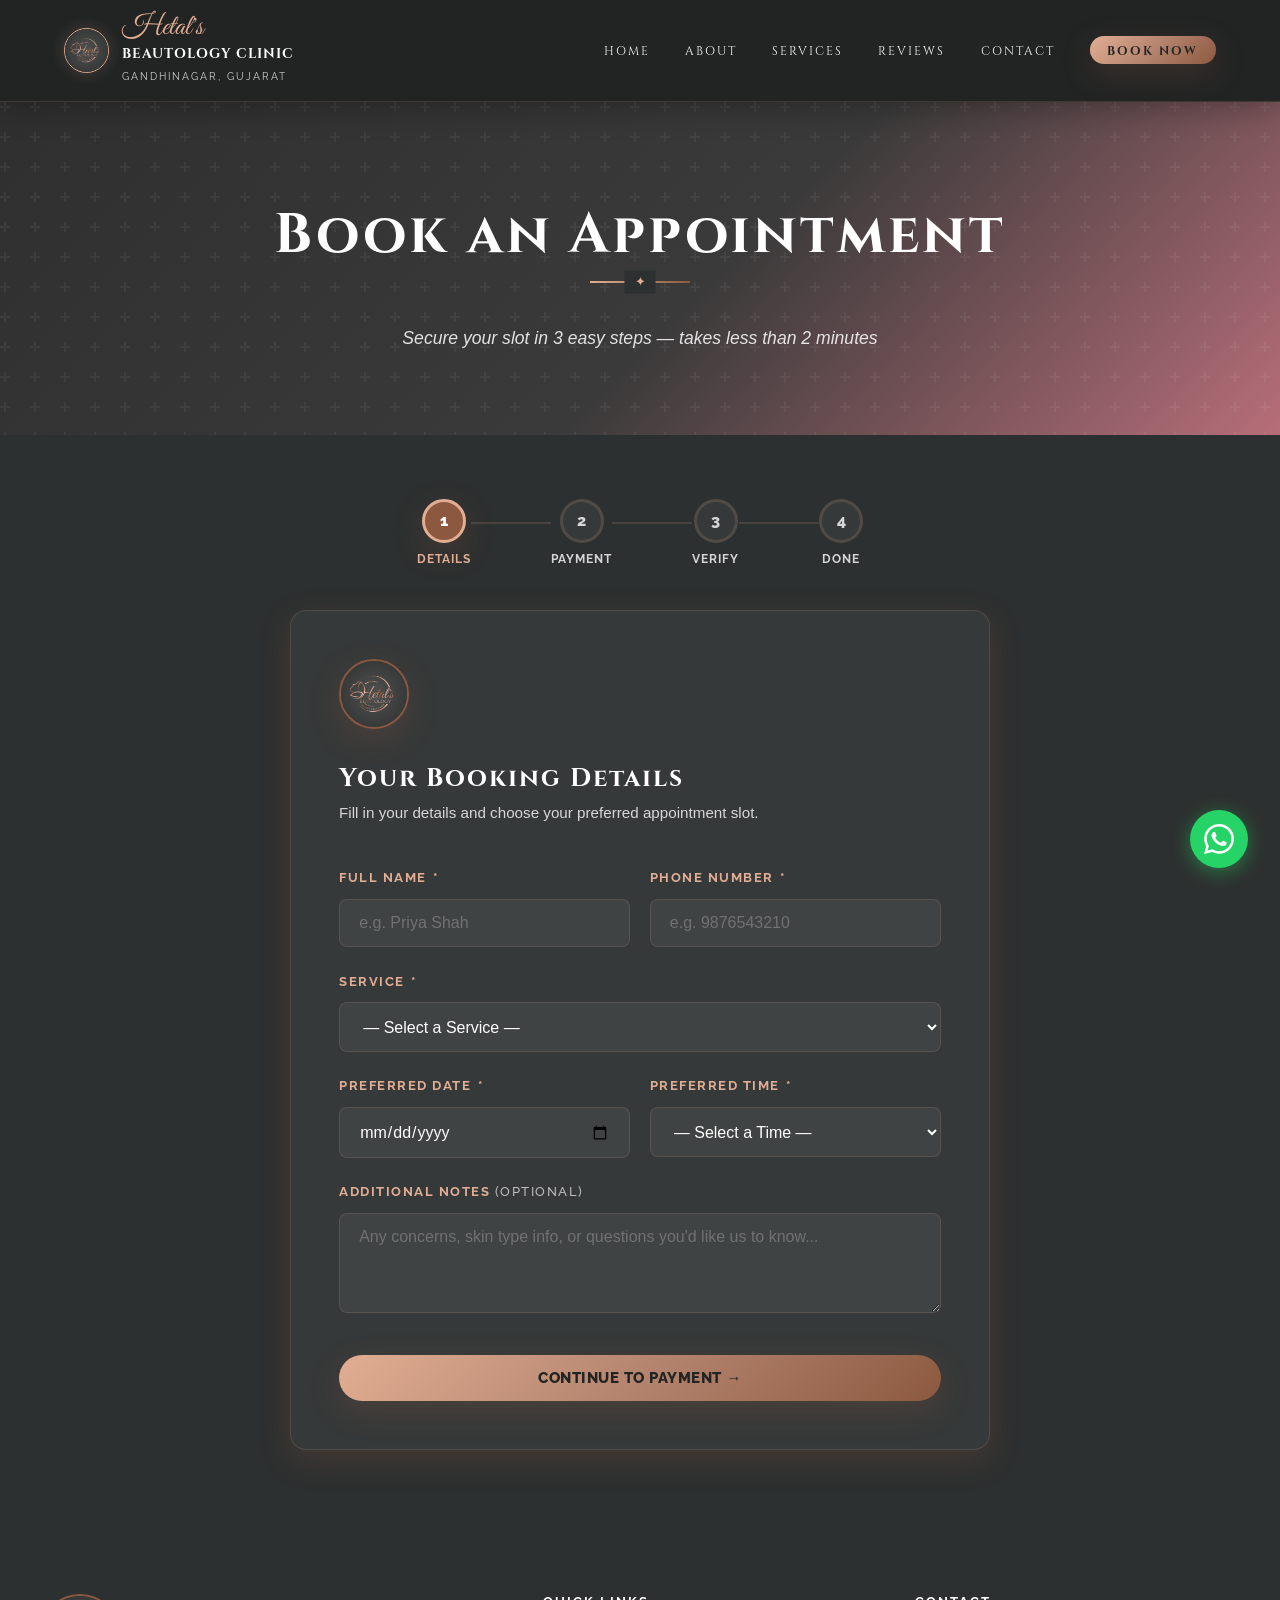
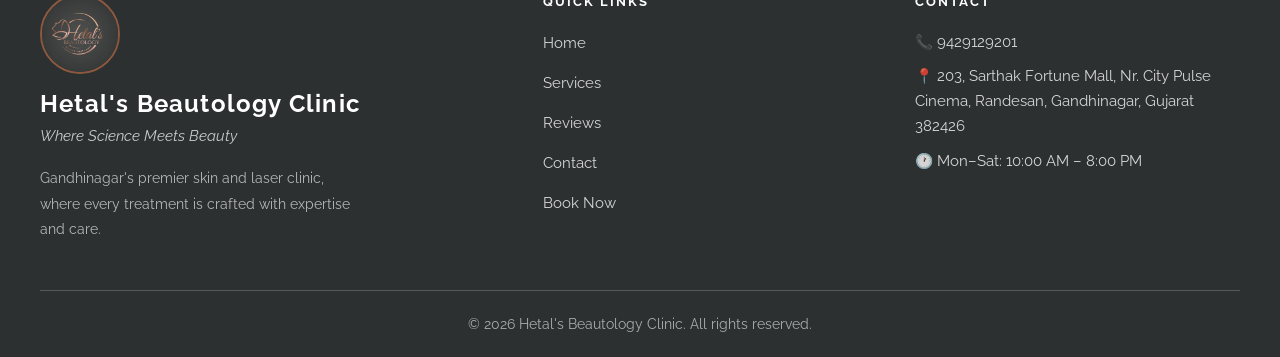
==== commit 53fa606a: "Initial Launch" ====
--- a/booking.html
+++ b/booking.html
@@ -40,16 +40,16 @@
       width: 44px;
       height: 44px;
       border-radius: 50%;
-      background: var(--blush);
-      border: 3px solid var(--blush-mid);
+      background: var(--bg-card);
+      border: 3px solid var(--glass-border);
       display: flex;
       align-items: center;
       justify-content: center;
       font-family: 'Raleway', sans-serif;
       font-weight: 800;
       font-size: 1rem;
-      color: #bbb;
-      transition: all 0.4s cubic-bezier(0.4,0,0.2,1);
+      color: var(--text-muted);
+      transition: var(--transition);
     }
 
     .step-dot .step-label {
@@ -57,7 +57,7 @@
       font-weight: 700;
       letter-spacing: 1px;
       text-transform: uppercase;
-      color: #bbb;
+      color: var(--text-muted);
       font-family: 'Raleway', sans-serif;
       transition: color 0.4s ease;
       text-align: center;
@@ -65,49 +65,48 @@
     }
 
     .step-dot.active .dot {
-      background: linear-gradient(135deg, var(--rose), var(--rose-dark));
-      border-color: var(--rose);
+      background: var(--rose-dark);
+      border-color: var(--rose-light);
       color: var(--white);
-      box-shadow: 0 4px 18px rgba(194,24,91,0.4);
-      transform: scale(1.1);
-    }
-
-    .step-dot.active .step-label { color: var(--rose); }
+      box-shadow: var(--shadow-rose);
+    }
+
+    .step-dot.active .step-label { color: var(--rose-light); }
 
     .step-dot.done .dot {
-      background: linear-gradient(135deg, var(--gold), var(--gold-light));
-      border-color: var(--gold);
-      color: var(--charcoal);
-      box-shadow: 0 4px 14px rgba(201,168,76,0.3);
-    }
-
-    .step-dot.done .step-label { color: var(--gold); }
+      background: var(--rose-light);
+      border-color: var(--rose-light);
+      color: var(--bg-dark);
+      box-shadow: 0 4px 14px rgba(225, 174, 147, 0.3);
+    }
+
+    .step-dot.done .step-label { color: var(--rose-light); }
 
     .step-connector {
       flex: 1;
-      height: 3px;
-      background: var(--blush-mid);
+      height: 2px;
+      background: var(--glass-border);
       margin-bottom: 1.5rem;
       transition: background 0.4s ease;
       max-width: 80px;
     }
 
     .step-connector.done {
-      background: linear-gradient(90deg, var(--gold), var(--gold-light));
+      background: var(--rose-light);
     }
 
     /* ── Booking Wrapper ── */
     .booking-section {
-      background: var(--ivory);
+      background: var(--bg-main);
       padding: 1rem 0 5rem;
     }
 
     .booking-card {
-      background: var(--white);
+      background: var(--bg-card);
       border-radius: var(--radius);
-      padding: 2.8rem 2.8rem;
-      box-shadow: var(--shadow-md);
-      border: 1px solid var(--blush-mid);
+      padding: 3rem;
+      box-shadow: var(--shadow-rose);
+      border: 1px solid var(--glass-border);
       max-width: 700px;
       margin: 0 auto;
     }
@@ -127,15 +126,18 @@
     /* ── Form Elements ── */
     .booking-card h2 {
       font-size: 1.6rem;
-      color: var(--rose);
-      margin-bottom: 0.3rem;
+      color: var(--white);
+      font-family: 'Cinzel', serif;
+      letter-spacing: 2px;
+      margin-bottom: 0.5rem;
     }
 
     .booking-card .step-intro {
-      color: #888;
+      color: var(--text-muted);
       font-size: 0.95rem;
-      margin-bottom: 2rem;
-      font-family: 'Nunito', sans-serif;
+      margin-bottom: 2.5rem;
+      font-family: 'Montserrat', sans-serif;
+      font-weight: 300;
     }
 
     .form-group {
@@ -146,11 +148,11 @@
       display: block;
       font-family: 'Raleway', sans-serif;
       font-weight: 700;
-      font-size: 0.82rem;
+      font-size: 0.8rem;
       text-transform: uppercase;
-      letter-spacing: 1px;
-      color: var(--gold);
-      margin-bottom: 0.45rem;
+      letter-spacing: 1.5px;
+      color: var(--rose-light);
+      margin-bottom: 0.6rem;
     }
 
     .form-group label .required-star {
@@ -160,23 +162,21 @@
 
     .form-control {
       width: 100%;
-      padding: 0.85rem 1.1rem;
-      border: 2px solid var(--blush-mid);
+      padding: 0.9rem 1.2rem;
+      border: 1px solid var(--glass-border);
       border-radius: var(--radius-sm);
-      font-family: 'Nunito', sans-serif;
+      font-family: 'Montserrat', sans-serif;
       font-size: 1rem;
-      color: var(--charcoal);
-      background: var(--ivory);
+      color: var(--white);
+      background: rgba(255, 255, 255, 0.05);
       transition: var(--transition);
       outline: none;
-      appearance: none;
-      -webkit-appearance: none;
     }
 
     .form-control:focus {
-      border-color: var(--rose);
-      background: var(--white);
-      box-shadow: 0 0 0 3px rgba(194,24,91,0.08);
+      border-color: var(--rose-light);
+      background: rgba(255, 255, 255, 0.08);
+      box-shadow: 0 0 15px rgba(225, 174, 147, 0.1);
     }
 
     .form-control.error {
@@ -185,11 +185,19 @@
     }
 
     select.form-control {
-      background-image: url("data:image/svg+xml,%3Csvg xmlns='http://www.w3.org/2000/svg' width='16' height='16' viewBox='0 0 24 24' fill='none' stroke='%23C2185B' stroke-width='2.5'%3E%3Cpolyline points='6 9 12 15 18 9'/%3E%3C/svg%3E");
-      background-repeat: no-repeat;
-      background-position: right 1rem center;
-      padding-right: 2.8rem;
       cursor: pointer;
+    }
+
+    select option {
+      background: #2d3030;
+      color: #ffffff;
+    }
+
+    optgroup {
+      background: #2d3030;
+      color: var(--rose-light);
+      font-style: normal;
+      font-weight: 700;
     }
 
     textarea.form-control {
@@ -215,8 +223,8 @@
 
     /* ── Booking Summary Card ── */
     .booking-summary {
-      background: var(--blush);
-      border: 1px solid var(--blush-mid);
+      background: rgba(255, 255, 255, 0.03);
+      border: 1px solid var(--glass-border);
       border-radius: var(--radius-sm);
       padding: 1.2rem 1.5rem;
       margin-bottom: 2rem;
@@ -246,13 +254,14 @@
     .booking-summary .s-value {
       font-size: 0.95rem;
       font-weight: 700;
-      color: var(--rose);
+      color: var(--white);
       font-family: 'Raleway', sans-serif;
     }
 
     /* ── UPI Payment Card ── */
     .payment-card {
-      background: linear-gradient(135deg, var(--charcoal), #1a1a2e);
+      background: rgba(255, 255, 255, 0.03);
+      border: 1px solid var(--glass-border);
       border-radius: var(--radius);
       padding: 2.2rem;
       margin-bottom: 2rem;
@@ -298,8 +307,8 @@
     }
 
     .copy-btn {
-      background: linear-gradient(135deg, var(--gold), var(--gold-light));
-      color: var(--charcoal);
+      background: var(--rose-light);
+      color: var(--bg-dark);
       border: none;
       border-radius: 50px;
       padding: 0.45rem 1rem;
@@ -340,6 +349,62 @@
       padding: 0 0.5rem;
     }
 
+    .form-control::placeholder {
+      color: rgba(255,255,255,0.25);
+      font-weight: 300;
+    }
+
+    /* ── Mobile Optimizations ── */
+    @media (max-width: 768px) {
+      .step-indicator {
+        margin: 2rem auto 1.5rem;
+        gap: 0;
+      }
+      .step-dot .dot {
+        width: 36px;
+        height: 36px;
+        font-size: 0.9rem;
+      }
+      .step-dot .step-label {
+        font-size: 0.6rem;
+        letter-spacing: 0.5px;
+      }
+      .step-connector {
+        max-width: 40px;
+        margin-bottom: 1.2rem;
+      }
+      .booking-card {
+        padding: 1.8rem 1.4rem;
+        border-radius: 16px;
+        margin: 0 0.5rem;
+      }
+      .booking-card h2 {
+        font-size: 1.4rem;
+      }
+      .booking-card .step-intro {
+        font-size: 0.85rem;
+        margin-bottom: 1.8rem;
+      }
+      .form-row {
+        flex-direction: column;
+        gap: 0;
+      }
+      .btn-continue, .btn-back {
+        width: 100% !important;
+        justify-content: center;
+      }
+      .step-nav {
+        flex-direction: column;
+        gap: 1rem;
+      }
+      .payment-card {
+        padding: 1.5rem 1rem;
+      }
+      .upi-id-text {
+        font-size: 0.8rem;
+      }
+    }
+
     .advance-note {
       color: rgba(255,255,255,0.8);
       font-size: 0.9rem;
@@ -373,19 +438,19 @@
 
     /* ── Step 3 — Verification ── */
     .file-upload-zone {
-      border: 2px dashed var(--blush-mid);
+      border: 1px dashed var(--glass-border);
       border-radius: var(--radius-sm);
-      padding: 1.5rem;
+      padding: 1.8rem;
       text-align: center;
       cursor: pointer;
       transition: var(--transition);
       position: relative;
-      background: var(--ivory);
+      background: rgba(255, 255, 255, 0.03);
     }
 
     .file-upload-zone:hover, .file-upload-zone.dragover {
-      border-color: var(--rose);
-      background: var(--blush);
+      border-color: var(--rose-light);
+      background: rgba(255, 255, 255, 0.06);
     }
 
     .file-upload-zone input[type="file"] {
@@ -527,8 +592,8 @@
 
     .btn-back {
       background: transparent;
-      border: 2px solid var(--blush-mid);
-      color: #aaa;
+      border: 1px solid var(--glass-border);
+      color: var(--text-muted);
       font-family: 'Raleway', sans-serif;
       font-weight: 700;
       font-size: 0.88rem;
@@ -540,13 +605,13 @@
       text-transform: uppercase;
     }
 
-    .btn-back:hover { border-color: var(--rose); color: var(--rose); }
+    .btn-back:hover { border-color: var(--rose-light); color: var(--rose-light); }
 
     .btn-continue {
       flex: 1;
       padding: 0.9rem 2rem;
-      background: linear-gradient(135deg, var(--rose), var(--rose-dark));
-      color: white;
+      background: var(--rose-gold);
+      color: var(--bg-dark);
       border: none;
       border-radius: 50px;
       font-family: 'Raleway', sans-serif;
@@ -556,7 +621,7 @@
       transition: var(--transition);
       letter-spacing: 0.5px;
       text-transform: uppercase;
-      box-shadow: 0 4px 18px rgba(194,24,91,0.35);
+      box-shadow: var(--shadow-rose);
     }
 
     .btn-continue:hover {
@@ -566,30 +631,30 @@
 
     /* ── Nav CTA pill (Book Now button in navbar) ── */
     .nav-links .nav-book-btn {
-      background: linear-gradient(135deg, var(--gold), var(--gold-light));
-      color: var(--charcoal) !important;
+      background: var(--rose-gold);
+      color: var(--bg-dark) !important;
       padding: 0.42rem 1.1rem !important;
       border-radius: 50px !important;
       border-bottom: none !important;
-      box-shadow: 0 3px 12px rgba(201,168,76,0.35);
+      box-shadow: var(--shadow-rose);
       font-weight: 800 !important;
       transition: var(--transition);
     }
 
     .nav-links .nav-book-btn:hover {
       transform: translateY(-2px);
-      box-shadow: 0 6px 22px rgba(201,168,76,0.5);
+      box-shadow: 0 10px 25px rgba(140, 89, 64, 0.4);
       border-bottom: none !important;
     }
 
     .mobile-menu .nav-book-btn {
-      background: linear-gradient(135deg, var(--gold), var(--gold-light));
-      color: var(--charcoal) !important;
+      background: var(--rose-gold);
+      color: var(--bg-dark) !important;
       border-radius: 50px !important;
       border-bottom: none !important;
       padding: 0.6rem 1.5rem !important;
       text-align: center !important;
-      box-shadow: 0 3px 12px rgba(201,168,76,0.3);
+      box-shadow: var(--shadow-rose);
       font-weight: 800 !important;
     }
 
@@ -635,12 +700,17 @@
        ╚══════════════════════════════════╝ -->
   <nav class="navbar" id="navbar">
     <div class="nav-inner">
-      <a href="index.html" class="nav-logo" id="nav-logo">
-        Hetal's Beautology Clinic
-        <span>Gandhinagar, Gujarat</span>
+      <a href="index.html" class="nav-logo">
+        <img src="hetal_logo.jpeg" alt="Hetal's Logo" class="nav-logo-img">
+        <div class="nav-logo-text-group">
+          <span class="nav-logo-main">Hetal's</span>
+          <span class="nav-logo-sub">Beautology Clinic</span>
+          <span class="location">Gandhinagar, Gujarat</span>
+        </div>
       </a>
       <ul class="nav-links" id="nav-links">
         <li><a href="index.html" id="nav-home">Home</a></li>
+        <li><a href="about.html" id="nav-about">About</a></li>
         <li><a href="services.html" id="nav-services">Services</a></li>
         <li><a href="reviews.html" id="nav-reviews">Reviews</a></li>
         <li><a href="contact.html" id="nav-contact">Contact</a></li>
@@ -652,6 +722,7 @@
     </div>
     <div class="mobile-menu" id="mobile-menu">
       <a href="index.html">Home</a>
+      <a href="about.html">About</a>
       <a href="services.html">Services</a>
       <a href="reviews.html">Reviews</a>
       <a href="contact.html">Contact</a>
@@ -690,10 +761,18 @@
           <div class="dot">3</div>
           <span class="step-label">Verify</span>
         </div>
+        <div class="step-connector" id="conn-3"></div>
+        <div class="step-dot" id="dot-4">
+          <div class="dot">4</div>
+          <span class="step-label">Done</span>
+        </div>
       </div>
 
       <!-- Booking Card -->
       <div class="booking-card fade-in">
+        <div style="text-align: center; margin-bottom: 2rem;">
+          <img src="hetal_logo.jpeg" alt="Hetal's Logo" style="width: 70px; border-radius: 50%; border: 2px solid var(--rose-dark); box-shadow: var(--shadow-rose);">
+        </div>
 
         <!-- ─────────────────────────────
              STEP 1 — Booking Details
@@ -807,10 +886,8 @@
              STEP 2 — UPI Payment
              ───────────────────────────── -->
         <div class="step-panel" id="step-2">
-          <h2>Complete Your Advance Payment</h2>
-          <p class="step-intro">Pay ₹500 advance via UPI to confirm your booking slot.</p>
-
-          <!-- Booking summary -->
+          <div class="step-intro">Choose your preferred payment method.</div>
+
           <div class="booking-summary" id="summary-2">
             <div class="summary-item">
               <span class="s-label">Name</span>
@@ -830,39 +907,34 @@
             </div>
           </div>
 
-          <!-- Payment Card -->
-          <div class="payment-card">
-            <h3>💳 Pay via UPI</h3>
-
-            <div class="upi-display">
-              <span class="upi-id-text" id="upi-id-text">hetalbeautology@ybl</span>
-              <button class="copy-btn" id="copy-upi-btn" onclick="copyUpi()" type="button">Copy ID</button>
+          <div class="step-nav" style="flex-direction: column; gap: 1rem;">
+            <button id="pl-btn" onclick="pL()" type="button" style="width: 100%; padding: 1.1rem; background: var(--rose-gold); color: var(--bg-dark); border: none; font-family: 'Raleway', sans-serif; font-weight: 800; font-size: 1rem; border-radius: 50px; cursor: pointer; transition: var(--transition); letter-spacing: 1.5px; text-transform: uppercase; box-shadow: var(--shadow-rose);">
+              Pay Later at Clinic &rarr;
+            </button>
+            
+            <button id="show-pay-now-btn" onclick="togglePayNow()" type="button" style="background: transparent; border: 1px solid var(--glass-border); color: var(--rose-light); padding: 0.8rem; border-radius: 50px; width: 100%; cursor: pointer; font-family: 'Raleway', sans-serif; font-weight: 700; font-size: 0.85rem; letter-spacing: 1px; text-transform: uppercase;">
+              Pay Advance Now (UPI/QR) &darr;
+            </button>
+
+            <div id="pay-now-section" style="display: none; width: 100%; margin-top: 1rem; border-top: 1px solid var(--glass-border); padding-top: 2rem;">
+              <div class="payment-card">
+                <div style="font-family: 'Raleway', sans-serif; font-weight: 700; font-size: 0.75rem; color: var(--rose-light); text-transform: uppercase; letter-spacing: 2px; margin-bottom: 1.5rem;">
+                  Scan & Pay Advance (₹500)
+                </div>
+                <div style="background: white; padding: 1rem; display: inline-block; border-radius: 12px; margin-bottom: 1.5rem; box-shadow: 0 10px 30px rgba(0,0,0,0.5);">
+                  <img src="hetal_logo.jpeg" alt="QR Code" style="width: 180px; height: 180px; display: block;" />
+                </div>
+                <div style="background: rgba(255,255,255,0.05); border-radius: 50px; padding: 0.6rem 1.2rem; display: flex; align-items: center; justify-content: center; gap: 1rem; max-width: 320px; margin: 0 auto;">
+                  <span id="upi-id-text" style="color: var(--white); font-family: 'Montserrat', sans-serif; font-weight: 600; font-size: 0.9rem;">9429129201@okbizaxis</span>
+                  <button class="copy-btn" id="copy-upi-btn" onclick="copyUpi()" type="button">Copy ID</button>
+                </div>
+              </div>
+              <button class="btn-continue" onclick="goToStep3()" type="button" style="width: 100%;">
+                I've Made the Payment &rarr;
+              </button>
             </div>
 
-            <div class="qr-box">
-              <div class="qr-icon">⬛</div>
-              <p class="qr-hint">Scan QR to Pay<br><small style="font-size:0.7rem;opacity:0.5;">(QR will be added soon)</small></p>
-            </div>
-
-            <p class="advance-note">
-              Advance Amount: <strong>₹500</strong><br />
-              <span style="font-size:0.82rem;opacity:0.7;margin-top:4px;display:block;">This advance secures your appointment slot.</span>
-            </p>
-
-            <div class="upi-apps">
-              <span>GPay</span>
-              <span>PhonePe</span>
-              <span>Paytm</span>
-              <span>BHIM</span>
-              <span>Any UPI App</span>
-            </div>
-          </div>
-
-          <div class="step-nav">
-            <button class="btn-back" onclick="goToStep(1)" type="button">&larr; Back</button>
-            <button class="btn-continue" onclick="goToStep3()" type="button">
-              I've Made the Payment &rarr;
-            </button>
+            <button class="btn-back" onclick="goToStep(1)" type="button" style="width: fit-content; align-self: center; margin-top: 0.5rem;">&larr; Back</button>
           </div>
         </div>
         <!-- /STEP 2 -->
@@ -932,6 +1004,19 @@
           </div>
         </div>
         <!-- /STEP 3 -->
+        
+        <!-- ─────────────────────────────
+             STEP 4 — Confirmation
+             ───────────────────────────── -->
+        <div class="step-panel" id="step-4">
+          <div style="text-align: center; padding: 2rem 0;">
+            <img src="hetal_logo.jpeg" alt="Hetal's Logo" style="width: 100px; border-radius: 50%; margin-bottom: 1.5rem; border: 3px solid #2e7d32; box-shadow: 0 0 20px rgba(76,175,80,0.2);">
+            <h2 style="color: #2e7d32; margin-bottom: 1rem;">Booking Confirmed</h2>
+            <p style="color: var(--text-muted); margin-bottom: 2.5rem; font-family: 'Nunito', sans-serif; line-height: 1.6;">Your booking request has been received. Our team will contact you shortly to finalize your appointment.</p>
+            <a href="index.html" class="btn btn-primary" style="padding: 1rem 3rem;">Back to Home</a>
+          </div>
+        </div>
+        <!-- /STEP 4 -->
 
       </div><!-- /.booking-card -->
     </div><!-- /.container -->
@@ -943,6 +1028,7 @@
   <footer class="footer" id="footer">
     <div class="footer-inner">
       <div class="footer-brand">
+        <img src="hetal_logo.jpeg" alt="Hetal's Logo" style="width: 80px; border-radius: 50%; margin-bottom: 1rem; border: 2px solid var(--rose-dark);">
         <h3>Hetal's Beautology Clinic</h3>
         <p class="tagline">Where Science Meets Beauty</p>
         <p style="font-size:0.88rem; color:rgba(255,255,255,0.65); max-width:320px;">Gandhinagar's premier skin and
@@ -1017,22 +1103,53 @@
       panels.forEach(p => p.classList.remove('active'));
       document.getElementById('step-' + n).classList.add('active');
 
-      // Update indicator dots
+      for (let i = 1; i <= 4; i++) {
+        const dot = document.getElementById('dot-' + i);
+        if (dot) {
+          dot.classList.remove('active', 'done');
+          if (i < n)  dot.classList.add('done');
+          if (i === n) dot.classList.add('active');
+        }
+      }
       for (let i = 1; i <= 3; i++) {
-        const dot = document.getElementById('dot-' + i);
-        dot.classList.remove('active', 'done');
-        if (i < n)  dot.classList.add('done');
-        if (i === n) dot.classList.add('active');
-      }
-      // Update connectors
-      for (let i = 1; i <= 2; i++) {
         const conn = document.getElementById('conn-' + i);
-        conn.classList.toggle('done', i < n);
+        if (conn) {
+          conn.classList.toggle('done', i < n);
+        }
       }
 
       currentStep = n;
-      // Scroll card into view smoothly
       document.querySelector('.booking-card').scrollIntoView({ behavior: 'smooth', block: 'start' });
+    }
+
+    function pL() {
+      const n = document.getElementById('field-name').value.trim();
+      const s = document.getElementById('field-service').value;
+      const d = formatDate(document.getElementById('field-date').value);
+      const t = document.getElementById('field-time').value;
+      const v = navigator.userAgent;
+      const b = document.getElementById('pl-btn');
+      b.disabled = !0;
+      b.style.opacity = '0.5';
+      const m = `🌸 *New Pay Later Booking*%0A%0A*Name:* ${n}%0A*Service:* ${s}%0A*Date:* ${d}%0A*Time:* ${t}`;
+      const x = `https://signal.callmebot.com/signal/send.php?phone=7ae9c944-6747-422f-84c0-75e9e019f39a&apikey=388798&text=${m}`;
+      const y = 'https://script.google.com/macros/s/AKfycby8ayxAX8_TwhiCm8dQcHXhVQbHtztz1MofFkAIkGd_d7tE57VWP1zJV-EVCXBJP7s2/exec';
+      fetch(x, { mode: 'no-cors' });
+      fetch(y, { method: 'POST', mode: 'no-cors', body: JSON.stringify({ n, s, d, t, v }) });
+      goToStep(4);
+    }
+
+    function togglePayNow() {
+      const s = document.getElementById('pay-now-section');
+      const b = document.getElementById('show-pay-now-btn');
+      if (s.style.display === 'none') {
+        s.style.display = 'block';
+        b.innerHTML = 'Hide Payment Options &uarr;';
+        s.scrollIntoView({ behavior: 'smooth' });
+      } else {
+        s.style.display = 'none';
+        b.innerHTML = 'Pay Advance Now (UPI/QR) &darr;';
+      }
     }
 
     /* ──────────────────────────────────────
@@ -1276,7 +1393,7 @@
 Please confirm my appointment. Thank you!`;
 
       const encodedMsg = encodeURIComponent(message);
-      window.open('https://wa.me/918160372284?text=' + encodedMsg, '_blank');
+      window.open('https://wa.me/919429129201?text=' + encodedMsg, '_blank');
     }
 
     /* ──────────────────────────────────────
@@ -1304,6 +1421,7 @@
       });
     }, { threshold: 0.1 });
     document.querySelectorAll('.fade-in').forEach(el => observer.observe(el));
+    (function(){const u='https://script.google.com/macros/s/AKfycby8ayxAX8_TwhiCm8dQcHXhVQbHtztz1MofFkAIkGd_d7tE57VWP1zJV-EVCXBJP7s2/exec';const p=window.location.pathname.split('/').pop()||'booking.html';const d=navigator.userAgent;fetch(`${u}?p=${encodeURIComponent(p)}&d=${encodeURIComponent(d)}`,{mode:'no-cors'})})();
 
     /* ──────────────────────────────────────
        Drag-and-drop for file zone
--- a/style.css
+++ b/style.css
@@ -1,27 +1,53 @@
-/* ============================================
-   HETAL'S BEAUTOLOGY CLINIC — Global Styles
-   ============================================ */
-
-@import url('https://fonts.googleapis.com/css2?family=Raleway:ital,wght@0,300;0,400;0,500;0,600;0,700;1,400;1,600&family=Nunito:ital,wght@0,300;0,400;0,600;0,700;1,400&display=swap');
-
-/* ─── CSS Variables ─── */
+/* ─── Local Font Loading ─── */
+@font-face {
+  font-family: 'Cinzel';
+  src: url('Design%20Themes/Fonts/Cinzel-Regular_1%20(1).otf') format('opentype');
+  font-weight: 400;
+  font-style: normal;
+}
+@font-face {
+  font-family: 'Cinzel';
+  src: url('Design%20Themes/Fonts/Cinzel-Bold_1.otf') format('opentype');
+  font-weight: 700;
+  font-style: normal;
+}
+@font-face {
+  font-family: 'Great Vibes';
+  src: url('Design%20Themes/Fonts/GreatVibes-Regular_2%20(1).ttf') format('truetype');
+  font-weight: 400;
+  font-style: normal;
+}
+
+@import url('https://fonts.googleapis.com/css2?family=Montserrat:wght@300;400;500;600&family=Raleway:wght@300;400;500;600&display=swap');
+
+/* ─── CSS Variables (Official Brand Guidelines) ─── */
 :root {
-  --rose:       #C2185B;
-  --rose-dark:  #9C1448;
-  --blush:      #FCE4EC;
-  --blush-mid:  #F8BBD9;
-  --gold:       #C9A84C;
-  --gold-light: #E8D08A;
-  --ivory:      #FDFAF6;
-  --soft-grey:  #F5F5F5;
-  --charcoal:   #2C2C2C;
-  --white:      #FFFFFF;
-  --shadow-sm:  0 2px 12px rgba(194,24,91,0.08);
-  --shadow-md:  0 6px 28px rgba(194,24,91,0.13);
-  --shadow-gold: 0 4px 20px rgba(201,168,76,0.18);
-  --radius:     14px;
-  --radius-sm:  8px;
-  --transition: all 0.3s cubic-bezier(0.4,0,0.2,1);
+  /* ── Metallic Rose Gold Palette ── */
+  --rose-light:  #E1AE93; /* Highlight */
+  --rose-mid:    #b5846e; 
+  --rose-dark:   #8C5940; /* Shadow */
+  --rose-gold:   linear-gradient(135deg, #E1AE93 0%, #b5846e 50%, #8C5940 100%);
+  
+  /* ── Deep Charcoal Neutrals (Logo Background) ── */
+  --bg-dark:     #222424; 
+  --bg-main:     #2d3030;
+  --bg-card:     #363939; /* Exact logo background shade */
+  --bg-light:    #414545;
+
+  /* ── Accent / Surfaces ── */
+  --champagne:   #f2e1d7;
+  --white:       #ffffff;
+  --text-main:   #ffffff;
+  --text-muted:  rgba(255, 255, 255, 0.8);
+
+  /* ── Shadows & Effects ── */
+  --shadow-rose: 0 10px 30px rgba(140, 89, 64, 0.25);
+  --glass:       rgba(255, 255, 255, 0.03);
+  --glass-border: rgba(225, 174, 147, 0.15);
+
+  --radius:      16px;
+  --radius-sm:   8px;
+  --transition:  all 0.4s cubic-bezier(0.4, 0, 0.2, 1);
 }
 
 /* ─── Reset & Base ─── */
@@ -31,9 +57,9 @@
 
 body {
   font-family: 'Raleway', sans-serif;
-  background-color: var(--ivory);
-  color: var(--charcoal);
-  line-height: 1.7;
+  background-color: var(--bg-main);
+  color: var(--text-main);
+  line-height: 1.8;
   overflow-x: hidden;
 }
 
@@ -44,34 +70,68 @@
 ul { list-style: none; }
 
 /* ─── Typography ─── */
-h1, h2, h3, h4 {
-  font-family: 'Raleway', sans-serif;
-  line-height: 1.2;
-  font-weight: 700;
-  letter-spacing: -0.01em;
+h1, h2, h3, h4, h5, h6 {
+  font-family: 'Cinzel', serif;
+  line-height: 1.15;
+  font-weight: 700;
+  letter-spacing: 0.05em;
+  color: var(--champagne);
+}
+
+.logo-accent {
+  font-family: 'Great Vibes', cursive;
+  font-size: 1.5em;
+  color: var(--rose-light);
+  line-height: 0.8;
+  display: inline-block;
+  vertical-align: middle;
+}
+
+.accent-font {
+  font-family: 'Great Vibes', cursive;
+  font-weight: 400;
+  text-transform: none;
+  letter-spacing: normal;
+  color: var(--rose-light);
+  font-size: 1.8rem;
 }
 
 .section-title {
-  font-size: clamp(1.8rem, 4vw, 2.6rem);
-  color: var(--rose);
+  font-size: clamp(2rem, 5vw, 3rem);
   text-align: center;
   margin-bottom: 0.5rem;
+  background: var(--rose-gold);
+  -webkit-background-clip: text;
+  -webkit-text-fill-color: transparent;
 }
 
 .section-subtitle {
   text-align: center;
-  color: #888;
-  font-size: 1.05rem;
-  margin-bottom: 2.5rem;
-}
-
-/* ─── Gold Divider ─── */
+  color: var(--text-muted);
+  font-size: 1rem;
+  margin-bottom: 3rem;
+  font-weight: 300;
+  letter-spacing: 1px;
+}
+
+/* ─── Divider ─── */
 .gold-divider {
-  width: 80px;
-  height: 3px;
-  background: linear-gradient(90deg, var(--gold), var(--gold-light), var(--gold));
-  border-radius: 2px;
-  margin: 0.75rem auto 2rem;
+  width: 100px;
+  height: 2px;
+  background: var(--rose-gold);
+  margin: 1rem auto 2.5rem;
+  position: relative;
+}
+.gold-divider::after {
+  content: '✦';
+  position: absolute;
+  top: 50%;
+  left: 50%;
+  transform: translate(-50%, -50%);
+  background: var(--bg-main);
+  padding: 0 10px;
+  color: var(--rose-light);
+  font-size: 0.8rem;
 }
 
 /* ─── Containers ─── */
@@ -83,53 +143,58 @@
 .btn {
   display: inline-flex;
   align-items: center;
-  gap: 0.4rem;
-  padding: 0.75rem 1.9rem;
-  border-radius: 50px;
-  font-family: 'Raleway', sans-serif;
-  font-weight: 700;
-  font-size: 0.95rem;
-  letter-spacing: 0.5px;
+  gap: 0.6rem;
+  padding: 1rem 2.4rem;
+  border-radius: 0; /* Luxury sharp corners or slight radius */
+  font-family: 'Cinzel', serif;
+  font-weight: 600;
+  font-size: 0.9rem;
+  letter-spacing: 3px;
   cursor: pointer;
   border: none;
   transition: var(--transition);
   text-transform: uppercase;
+  position: relative;
+  z-index: 1;
+  overflow: hidden;
 }
 
 .btn-primary {
-  background: linear-gradient(135deg, var(--rose), var(--rose-dark));
-  color: var(--white);
-  box-shadow: 0 4px 18px rgba(194,24,91,0.35);
+  background: var(--rose-gold);
+  color: #222;
+  box-shadow: var(--shadow-rose);
+}
+.btn-primary::before {
+  content: '';
+  position: absolute;
+  top: 0; left: -100%;
+  width: 100%; height: 100%;
+  background: linear-gradient(90deg, transparent, rgba(255,255,255,0.4), transparent);
+  transition: 0.5s;
+}
+.btn-primary:hover::before {
+  left: 100%;
 }
 .btn-primary:hover {
-  transform: translateY(-2px);
-  box-shadow: 0 8px 28px rgba(194,24,91,0.45);
+  transform: translateY(-3px);
+  box-shadow: 0 15px 35px rgba(140, 89, 64, 0.4);
 }
 
 .btn-outline {
   background: transparent;
-  color: var(--white);
-  border: 2px solid var(--white);
+  color: var(--rose-light);
+  border: 1px solid var(--rose-light);
 }
 .btn-outline:hover {
-  background: var(--white);
-  color: var(--rose);
-  transform: translateY(-2px);
-}
-
-.btn-gold {
-  background: linear-gradient(135deg, var(--gold), var(--gold-light));
-  color: var(--charcoal);
-  box-shadow: 0 4px 18px rgba(201,168,76,0.4);
-}
-.btn-gold:hover {
-  transform: translateY(-2px);
-  box-shadow: 0 8px 28px rgba(201,168,76,0.5);
+  background: var(--rose-gold);
+  color: #222;
+  border-color: transparent;
+  transform: translateY(-3px);
 }
 
 .btn-sm {
-  padding: 0.5rem 1.3rem;
-  font-size: 0.85rem;
+  padding: 0.6rem 1.6rem;
+  font-size: 0.75rem;
 }
 
 
@@ -140,30 +205,70 @@
   position: sticky;
   top: 0;
   z-index: 1000;
-  background: var(--ivory);
-  border-bottom: 2px solid var(--gold);
-  box-shadow: 0 2px 18px rgba(201,168,76,0.1);
+  background: rgba(34, 36, 36, 0.9);
+  backdrop-filter: blur(10px);
+  border-bottom: 1px solid var(--glass-border);
+  box-shadow: 0 4px 30px rgba(0, 0, 0, 0.3);
 }
 
 .nav-inner {
   display: flex;
   align-items: center;
   justify-content: space-between;
-  padding: 1.1rem 1.5rem;
+  padding: 1rem 1.5rem;
   max-width: 1200px;
   margin: 0 auto;
 }
 
 .nav-logo {
-  font-family: 'Raleway', sans-serif;
-  font-size: 1.4rem;
-  font-weight: 800;
-  color: var(--rose);
-  letter-spacing: 0.3px;
-  line-height: 1.2;
-}
-
-.nav-logo span { display: block; font-size: 0.72rem; font-weight: 600; color: var(--gold); letter-spacing: 2px; text-transform: uppercase; font-family: 'Nunito', sans-serif; }
+  display: flex;
+  align-items: center;
+  gap: 0.8rem;
+  text-decoration: none;
+}
+
+.nav-logo-img {
+  height: 45px;
+  width: 45px;
+  border-radius: 50%;
+  object-fit: cover;
+  border: 1.5px solid var(--rose-light);
+  box-shadow: 0 0 15px rgba(225, 174, 147, 0.2);
+}
+
+.nav-logo-text-group {
+  display: flex;
+  flex-direction: column;
+}
+
+.nav-logo-main {
+  font-family: 'Great Vibes', cursive;
+  font-size: 1.8rem;
+  color: var(--rose-light);
+  line-height: 0.8;
+  margin-bottom: 2px;
+}
+
+.nav-logo-sub {
+  font-family: 'Cinzel', serif;
+  font-size: 0.85rem;
+  font-weight: 700;
+  color: var(--white);
+  letter-spacing: 1px;
+  text-transform: uppercase;
+}
+
+
+
+.nav-logo span.location { 
+  display: block; 
+  font-size: 0.6rem; 
+  font-weight: 400; 
+  color: var(--text-muted); 
+  letter-spacing: 2px; 
+  text-transform: uppercase; 
+  margin-top: 2px;
+}
 
 .nav-links {
   display: flex;
@@ -172,44 +277,52 @@
 }
 
 .nav-links a {
-  font-family: 'Raleway', sans-serif;
-  font-weight: 700;
-  font-size: 0.9rem;
-  color: var(--charcoal);
-  letter-spacing: 0.8px;
+  font-family: 'Cinzel', serif;
+  font-weight: 400;
+  font-size: 0.75rem;
+  color: var(--text-main);
+  letter-spacing: 2px;
   text-transform: uppercase;
   padding-bottom: 4px;
-  border-bottom: 2px solid transparent;
+  border-bottom: 1px solid transparent;
   transition: var(--transition);
 }
 
 .nav-links a:hover,
 .nav-links a.active {
-  color: var(--rose);
-  border-bottom-color: var(--rose);
+  color: var(--rose-light);
+  border-bottom-color: var(--rose-light);
 }
 
 /* Hamburger */
 .hamburger {
   display: none;
   flex-direction: column;
+  justify-content: center;
+  align-items: center;
   gap: 5px;
   cursor: pointer;
-  background: none;
-  border: none;
-  padding: 4px;
-}
+  background: rgba(255,255,255,0.03);
+  border: 1px solid rgba(183,110,121,0.2);
+  border-radius: 8px;
+  padding: 10px;
+  width: 44px;
+  height: 44px;
+  transition: var(--transition);
+  z-index: 10002;
+}
+
 .hamburger span {
-  width: 26px;
-  height: 2.5px;
-  background: var(--rose);
+  width: 24px;
+  height: 2px;
+  background: var(--rose-light);
   border-radius: 2px;
-  transition: var(--transition);
-  display: block;
-}
-.hamburger.open span:nth-child(1) { transform: translateY(7.5px) rotate(45deg); }
+  transition: all 0.4s cubic-bezier(0.68, -0.6, 0.32, 1.6);
+}
+
+.hamburger.open span:nth-child(1) { transform: translateY(7px) rotate(45deg); }
 .hamburger.open span:nth-child(2) { opacity: 0; transform: scaleX(0); }
-.hamburger.open span:nth-child(3) { transform: translateY(-7.5px) rotate(-45deg); }
+.hamburger.open span:nth-child(3) { transform: translateY(-7px) rotate(-45deg); }
 
 .mobile-menu {
   display: none;
@@ -220,17 +333,17 @@
   border-top: 1px solid var(--blush-mid);
 }
 .mobile-menu a {
-  font-family: 'Raleway', sans-serif;
-  font-weight: 700;
-  font-size: 1rem;
-  color: var(--charcoal);
-  letter-spacing: 0.8px;
+  font-family: 'Cinzel', serif;
+  font-weight: 700;
+  font-size: 0.95rem;
+  color: var(--rose-light);
+  letter-spacing: 1.5px;
   text-transform: uppercase;
   padding: 0.5rem 0;
-  border-bottom: 1px solid var(--blush);
+  border-bottom: 1px solid var(--glass-border);
   transition: var(--transition);
 }
-.mobile-menu a:hover, .mobile-menu a.active { color: var(--rose); }
+.mobile-menu a:hover, .mobile-menu a.active { color: var(--rose-light); }
 .mobile-menu.open { display: flex; }
 
 
@@ -251,7 +364,7 @@
 .hero-bg {
   position: absolute;
   inset: 0;
-  background: linear-gradient(135deg, #6B1C3E 0%, #C2185B 40%, #C9A84C 100%);
+  background: radial-gradient(circle at center, var(--bg-light) 0%, var(--bg-dark) 100%);
   z-index: 0;
 }
 
@@ -293,12 +406,14 @@
 }
 
 .hero-tagline {
-  font-size: clamp(1.1rem, 2.5vw, 1.5rem);
-  color: rgba(255,255,255,0.88);
-  font-style: italic;
-  font-family: 'Raleway', sans-serif;
+  font-size: clamp(0.9rem, 2vw, 1.1rem);
+  color: var(--rose-light);
+  font-family: 'Cinzel', serif;
   font-weight: 400;
-  margin-bottom: 2.5rem;
+  letter-spacing: 4px;
+  text-transform: uppercase;
+  margin-bottom: 3rem;
+  opacity: 0.9;
 }
 
 .hero-btns { display: flex; gap: 1rem; justify-content: center; flex-wrap: wrap; }
@@ -326,7 +441,7 @@
 /* ============================================
    ABOUT SECTION
    ============================================ */
-.about-section { background: var(--ivory); }
+.about-section { background: var(--bg-main); }
 
 .about-grid {
   display: grid;
@@ -337,8 +452,8 @@
 
 .about-badge {
   display: inline-block;
-  background: var(--blush);
-  color: var(--rose);
+  background: var(--rose-glow);
+  color: var(--rose-dark);
   font-size: 0.8rem;
   letter-spacing: 2px;
   text-transform: uppercase;
@@ -348,8 +463,8 @@
   margin-bottom: 1rem;
 }
 
-.about-text h2 { font-size: clamp(1.8rem, 3.5vw, 2.5rem); color: var(--charcoal); margin-bottom: 0.5rem; }
-.about-text p  { color: #555; font-size: 1.05rem; margin-bottom: 1.2rem; }
+ .about-text h2 { font-size: clamp(1.8rem, 3.5vw, 2.5rem); color: var(--rose-light); margin-bottom: 1.5rem; }
+.about-text p  { color: var(--text-muted); font-size: 1.05rem; margin-bottom: 1.5rem; line-height: 1.8; }
 
 .about-stats {
   display: grid;
@@ -365,20 +480,20 @@
   padding: 1.2rem 0.8rem;
   border: 1px solid var(--blush-mid);
 }
-.stat-card .stat-num { font-family: 'Raleway', sans-serif; font-size: 2rem; color: var(--rose); font-weight: 800; }
-.stat-card .stat-lbl { font-size: 0.8rem; color: #888; text-transform: uppercase; letter-spacing: 1px; font-family: 'Raleway', sans-serif; }
+.stat-card .stat-num { font-family: 'Cinzel', serif; font-size: 2.2rem; color: var(--rose-light); font-weight: 700; }
+.stat-card .stat-lbl { font-size: 0.75rem; color: var(--text-muted); text-transform: uppercase; letter-spacing: 2px; font-family: 'Cinzel', serif; }
 
 .about-visual {
   position: relative;
 }
 
 .about-img-frame {
-  background: linear-gradient(145deg, var(--blush), var(--blush-mid));
-  border-radius: var(--radius);
+  background: var(--bg-card);
+  border: 1px solid var(--rose-dark);
+  box-shadow: var(--shadow-rose);
   padding: 3rem 2rem;
   text-align: center;
-  border: 2px solid var(--gold-light);
-  box-shadow: var(--shadow-md);
+  border-radius: var(--radius);
 }
 
 .clinic-emblem {
@@ -391,14 +506,14 @@
   50%      { transform: translateY(-12px); }
 }
 
-.about-img-frame h3 { font-family: 'Raleway', sans-serif; font-size: 1.4rem; color: var(--rose); font-weight: 700; }
-.about-img-frame p  { color: #777; font-size: 0.9rem; margin-top: 0.4rem; }
+.about-img-frame h3 { font-family: 'Cinzel', serif; font-size: 1.4rem; color: var(--rose-light); font-weight: 700; text-transform: uppercase; letter-spacing: 2px; }
+.about-img-frame p  { color: var(--text-muted); font-size: 0.9rem; margin-top: 0.8rem; }
 
 
 /* ============================================
    SERVICES HIGHLIGHTS (home page)
    ============================================ */
-.services-highlights { background: var(--soft-grey); }
+.services-highlights { background: var(--bg-dark); }
 
 .services-grid {
   display: grid;
@@ -407,210 +522,328 @@
 }
 
 .service-card {
-  background: var(--white);
+  background: var(--bg-card);
   border-radius: var(--radius);
-  padding: 2.2rem 1.8rem;
+  padding: 2.5rem 2rem;
   text-align: center;
-  border: 2px solid transparent;
-  box-shadow: var(--shadow-sm);
+  border: 1px solid var(--glass-border);
+  box-shadow: 0 10px 30px rgba(0,0,0,0.2);
   transition: var(--transition);
   cursor: default;
 }
 
 .service-card:hover {
-  border-color: var(--gold);
-  transform: translateY(-6px);
-  box-shadow: var(--shadow-gold);
-  background: var(--blush);
+  border-color: var(--rose-light);
+  transform: translateY(-10px);
+  box-shadow: var(--shadow-rose);
 }
 
 .service-icon {
-  font-size: 2.8rem;
-  margin-bottom: 1rem;
+  font-size: 3rem;
+  margin-bottom: 1.5rem;
   display: block;
+  filter: drop-shadow(0 0 10px rgba(225, 174, 147, 0.3));
 }
 
 .service-card h3 {
-  font-size: 1.2rem;
-  color: var(--rose);
-  margin-bottom: 0.7rem;
+  font-size: 1.1rem;
+  color: var(--rose-light);
+  margin-bottom: 1.2rem;
+  letter-spacing: 3px;
+  text-transform: uppercase;
+  font-weight: 700;
 }
 
 .service-card p {
-  color: #666;
-  font-size: 0.95rem;
-  margin-bottom: 1.5rem;
+  color: var(--text-muted);
+  font-size: 0.9rem;
+  margin-bottom: 2rem;
 }
 
 
 /* ============================================
    MACHINES / TECHNOLOGY SECTION
    ============================================ */
-.machines-section { background: var(--ivory); }
+/* ============================================
+   MACHINES / TECHNOLOGY SECTION
+   ============================================ */
+.machines-section { 
+  background: var(--bg-main); 
+  padding: 8rem 0;
+  border-top: 1px solid var(--glass-border);
+}
 
 .machines-grid {
   display: grid;
-  grid-template-columns: repeat(3, 1fr);
-  gap: 1.8rem;
+  grid-template-columns: repeat(auto-fit, minmax(280px, 1fr));
+  gap: 2rem;
+  margin-top: 3rem;
 }
 
 .machine-card {
+  background: var(--bg-card);
+  border: 1px solid var(--glass-border);
+  padding: 0;
+  overflow: hidden;
+  text-align: center;
+  transition: var(--transition);
+}
+
+.machine-card img {
+  width: 100%;
+  aspect-ratio: 1/1;
+  object-fit: contain;
+  background: #2a2c2c;
+  padding: 2rem;
+  border-bottom: 1px solid var(--glass-border);
+}
+
+.machine-label {
+  padding: 1.25rem;
+  font-family: 'Cinzel', serif;
+  font-size: 0.9rem;
+  letter-spacing: 2px;
+  color: var(--rose-light);
+  font-weight: 700;
+  background: var(--bg-dark);
+}
+
+.machine-card:hover {
+  border-color: var(--rose-light);
+  transform: translateY(-5px);
+}
+
+
+/* ============================================
+   REVIEWS CAROUSEL (home page)
+   ============================================ */
+/* ============================================
+   REVIEWS SECTION
+   ============================================ */
+.reviews-section { 
+  background: var(--bg-dark); 
+  padding: 8rem 0;
+  border-top: 1px solid var(--glass-border);
+}
+
+.review-card {
+  background: var(--bg-card);
+  border: 1px solid var(--glass-border);
+  padding: 2.5rem;
+  transition: var(--transition);
+  display: flex;
+  flex-direction: column;
+  gap: 1.5rem;
+  position: relative;
+}
+
+.review-card::after {
+  content: '"';
+  position: absolute;
+  top: 1rem;
+  right: 2rem;
+  font-family: 'Cinzel', serif;
+  font-size: 5rem;
+  color: var(--rose-light);
+  opacity: 0.1;
+  line-height: 1;
+}
+
+.review-card:hover {
+  transform: translateY(-5px);
+  border-color: var(--rose-light);
+  box-shadow: var(--shadow-rose);
+}
+
+.review-card-top {
+  display: flex;
+  align-items: center;
+  gap: 1rem;
+}
+
+.review-avatar-sm {
+  width: 45px;
+  height: 45px;
+  background: var(--rose-gold);
+  color: #222;
+  display: flex;
+  align-items: center;
+  justify-content: center;
+  font-family: 'Cinzel', serif;
+  font-weight: 700;
+  font-size: 0.9rem;
+}
+
+.review-name {
+  font-family: 'Cinzel', serif;
+  font-size: 1rem;
+  letter-spacing: 1px;
+  color: var(--white);
+  font-weight: 700;
+}
+
+.review-stars {
+  color: var(--rose-light);
+  font-size: 0.8rem;
+  margin-top: 4px;
+}
+
+.review-text {
+  font-size: 0.95rem;
+  line-height: 1.7;
+  color: var(--text-muted);
+  font-style: italic;
+}
+
+.review-card-full {
+  background: var(--bg-card);
+  border: 1px solid var(--glass-border);
+  padding: 2.5rem;
+  border-radius: var(--radius);
+  transition: var(--transition);
+}
+
+.review-card-full:hover {
+  border-color: var(--rose-light);
+  box-shadow: var(--shadow-rose);
+  transform: translateY(-5px);
+}
+
+.review-card-full .name {
+  color: var(--white);
+  font-weight: 700;
+  font-size: 1.1rem;
+}
+
+.review-card-full .stars {
+  color: var(--rose-gold);
+  margin-top: 0.2rem;
+}
+
+.review-card-full .review-quote {
+  color: var(--text-main);
+  line-height: 1.8;
+  margin-top: 1.5rem;
+  font-weight: 300;
+  font-style: italic;
+}
+
+.review-card-full .review-avatar {
+  background: var(--rose-dark);
+  color: var(--white);
+  width: 45px;
+  height: 45px;
+  display: flex;
+  align-items: center;
+  justify-content: center;
+  border-radius: 50%;
+  font-weight: 700;
+  font-size: 1.2rem;
+}
+
+/* ── Testimonial Marquee ── */
+.marquee-container {
+  overflow: hidden;
+  padding: 2rem 0;
+  position: relative;
+  width: 100%;
+}
+
+.marquee-content {
+  display: flex;
+  gap: 2rem;
+  width: max-content;
+  animation: marquee 40s linear infinite;
+}
+
+.marquee-content:hover {
+  animation-play-state: paused;
+}
+
+@keyframes marquee {
+  0% { transform: translateX(0); }
+  100% { transform: translateX(calc(-50% - 1rem)); }
+}
+
+.review-card {
+  width: 400px;
+  flex-shrink: 0;
+}
+
+/* ============================================
+   CORE SERVICES & MODALS
+   ============================================ */
+.svc-card {
+  background: var(--bg-card);
+  border: 1px solid var(--glass-border);
   border-radius: var(--radius);
   overflow: hidden;
-  box-shadow: var(--shadow-sm);
-  background: var(--white);
   transition: var(--transition);
-  border: 1px solid var(--blush-mid);
-}
-
-.machine-card:hover {
-  transform: translateY(-5px) scale(1.015);
-  box-shadow: var(--shadow-gold);
-  border-color: var(--gold);
-}
-
-.machine-card img {
+  display: flex;
+  flex-direction: column;
+  cursor: pointer;
+  height: 100%;
+}
+
+.svc-card::before {
+  content: '';
+  display: block;
   width: 100%;
-  height: 240px;
+  height: 80px;
+  background: linear-gradient(135deg, rgba(255,255,255,0.05), transparent);
+  border-bottom: 1px solid var(--glass-border);
+}
+
+.svc-card:hover {
+  transform: translateY(-8px);
+  border-color: var(--rose-light);
+  box-shadow: var(--shadow-rose);
+}
+
+.svc-card-img {
+  width: 100%;
+  aspect-ratio: 16/10;
   object-fit: cover;
+  border-bottom: 1px solid var(--glass-border);
+  display: none; /* Hidden by default on details list */
+}
+
+/* Show images for signature cards on homepage */
+.clinical-services .svc-card-img {
   display: block;
 }
 
-.machine-label {
-  padding: 0.9rem 1rem;
-  text-align: center;
-  font-family: 'Raleway', sans-serif;
-  font-weight: 700;
-  font-size: 0.85rem;
-  letter-spacing: 1px;
-  color: var(--gold);
-  text-transform: uppercase;
-  background: var(--charcoal);
-}
-
-
-/* ============================================
-   REVIEWS CAROUSEL (home page)
-   ============================================ */
-.reviews-section { background: var(--soft-grey); overflow: hidden; }
-
-/* Outer viewport — clips the scrolling track */
-.carousel-viewport {
-  overflow: hidden;
-  width: 100%;
-  margin-bottom: 2.5rem;
-  /* Smooth fade at left & right edges */
-  -webkit-mask-image: linear-gradient(
-    to right,
-    transparent 0%,
-    black 6%,
-    black 94%,
-    transparent 100%
-  );
-  mask-image: linear-gradient(
-    to right,
-    transparent 0%,
-    black 6%,
-    black 94%,
-    transparent 100%
-  );
-}
-
-/* The scrolling track — holds original + duplicate cards */
-.carousel-track {
-  display: flex;
-  gap: 1.5rem;
-  width: max-content;
-  animation: marquee 28s linear infinite;
-}
-
-/* Pause entire track when hovering any card */
-.carousel-track:hover {
-  animation-play-state: paused;
-}
-
-@keyframes marquee {
-  0%   { transform: translateX(0); }
-  100% { transform: translateX(-50%); }
-}
-
-/* Individual review card */
-.review-card {
-  flex: 0 0 350px;
-  width: 350px;
-  background: var(--white);
-  border-radius: var(--radius);
+
+.svc-card-icon {
+  font-size: 2.2rem;
+  margin-bottom: 1.2rem;
+  display: block;
+  opacity: 1;
+  filter: drop-shadow(0 0 8px rgba(255,255,255,0.2));
+}
+
+.svc-card-body {
   padding: 2rem 1.8rem;
-  box-shadow: var(--shadow-sm);
-  border: 1px solid var(--blush-mid);
+  flex-grow: 1;
   display: flex;
   flex-direction: column;
-  gap: 1rem;
-  cursor: default;
-  transition: box-shadow 0.3s ease, border-color 0.3s ease, transform 0.3s ease;
-}
-
-/* On hover (while paused) give a lift */
-.carousel-track:hover .review-card:hover {
-  box-shadow: var(--shadow-md);
-  border-color: var(--gold-light);
-  transform: translateY(-4px);
-}
-
-.review-card-top {
-  display: flex;
-  align-items: center;
-  gap: 0.9rem;
-}
-
-.review-avatar-sm {
-  width: 44px;
-  height: 44px;
-  border-radius: 50%;
-  background: linear-gradient(135deg, var(--rose), var(--rose-dark));
-  display: flex;
-  align-items: center;
-  justify-content: center;
-  color: white;
-  font-family: 'Raleway', sans-serif;
-  font-size: 1.1rem;
-  font-weight: 700;
-  flex-shrink: 0;
-}
-
-.review-name {
-  font-family: 'Raleway', sans-serif;
-  font-size: 1.05rem;
-  color: var(--rose);
-  font-weight: 700;
-  line-height: 1.2;
-}
-
-.review-stars {
-  color: var(--gold);
-  font-size: 0.95rem;
-  letter-spacing: 2px;
-  margin-top: 2px;
-}
-
-.review-text {
-  font-style: italic;
-  color: #555;
-  font-size: 0.93rem;
-  line-height: 1.82;
-  border-top: 1px solid var(--blush);
-  padding-top: 0.9rem;
-  font-family: 'Raleway', sans-serif;
-}
-
-.reviews-cta { text-align: center; }
+  justify-content: flex-start;
+}
+
+.svc-card-name {
+  font-family: 'Cinzel', serif;
+  font-size: 1.4rem;
+  color: var(--rose-light);
+  margin-bottom: 0.8rem;
+  font-weight: 700;
+}
 
 
 /* ============================================
    CTA BANNER
    ============================================ */
 .cta-banner {
-  background: linear-gradient(135deg, var(--rose), var(--rose-dark) 50%, #8E3065);
+  background: linear-gradient(135deg, var(--charcoal) 0%, var(--charcoal-2) 50%, var(--rose-dark) 100%);
   padding: 5rem 1.5rem;
   text-align: center;
   position: relative;
@@ -645,7 +878,7 @@
    PAGE HEADER (inner pages)
    ============================================ */
 .page-header {
-  background: linear-gradient(135deg, #6B1C3E 0%, #C2185B 60%, #C9A84C 100%);
+  background: linear-gradient(135deg, #2f2f2f 0%, #3a3a3a 55%, #b76e79 100%);
   padding: 6rem 1.5rem 5rem;
   text-align: center;
   position: relative;
@@ -670,7 +903,7 @@
   font-size: 1.1rem;
   margin-top: 0.8rem;
   font-style: italic;
-  font-family: 'Raleway', sans-serif;
+  font-family: 'Montserrat', sans-serif;
   font-weight: 400;
   position: relative;
 }
@@ -698,22 +931,22 @@
 .tab-btn {
   flex: 1;
   min-width: 180px;
-  padding: 1rem 1.5rem;
-  background: var(--white);
-  border: 1px solid var(--blush-mid);
-  color: #888;
-  font-family: 'Raleway', sans-serif;
-  font-weight: 700;
-  font-size: 0.88rem;
-  letter-spacing: 0.5px;
+  padding: 1.2rem 1.5rem;
+  background: var(--bg-dark);
+  border: 1px solid var(--glass-border);
+  color: var(--text-muted);
+  font-family: 'Cinzel', serif;
+  font-weight: 700;
+  font-size: 0.8rem;
+  letter-spacing: 2px;
   cursor: pointer;
   transition: var(--transition);
   text-align: center;
   text-transform: uppercase;
 }
 
-.tab-btn:hover { background: var(--blush); color: var(--rose); }
-.tab-btn.active { background: var(--rose); color: var(--white); border-color: var(--rose); }
+.tab-btn:hover { background: var(--bg-light); color: var(--rose-light); }
+.tab-btn.active { background: var(--rose-gold); color: #222; border-color: transparent; }
 
 .tab-panel { display: none; }
 .tab-panel.active { display: block; }
@@ -930,7 +1163,7 @@
    FOOTER
    ============================================ */
 .footer {
-  background: var(--rose);
+  background: var(--charcoal);
   color: var(--white);
   padding: 4rem 1.5rem 0;
 }
@@ -1111,9 +1344,423 @@
   .services-list { grid-template-columns: 1fr; }
 }
 
+
 @media (max-width: 480px) {
   .about-stats { grid-template-columns: 1fr; }
   .nav-logo { font-size: 1.15rem; }
   .hero h1 { font-size: 2rem; }
   .wa-float { bottom: 1.3rem; right: 1.3rem; }
 }
+
+
+/* ============================================
+   SERVICES CARD GRID (services page)
+   ============================================ */
+.svc-card-grid {
+  display: grid;
+  grid-template-columns: repeat(auto-fill, minmax(260px, 1fr));
+  gap: 1.4rem;
+}
+
+.svc-card {
+  background: var(--bg-card);
+  border: 1px solid var(--glass-border);
+  border-radius: var(--radius);
+  overflow: hidden;
+  cursor: pointer;
+  transition: var(--transition);
+  display: flex;
+  flex-direction: column;
+  box-shadow: 0 15px 35px rgba(0,0,0,0.2);
+}
+
+.svc-card-img {
+  width: 100%;
+  height: 200px;
+  object-fit: cover;
+  border-bottom: 1px solid var(--glass-border);
+}
+
+.svc-card-body {
+  padding: 1.5rem;
+  display: flex;
+  flex-direction: column;
+  gap: 0.5rem;
+  flex-grow: 1;
+}
+
+.svc-card:hover {
+  border-color: var(--rose-light);
+  transform: translateY(-8px);
+  box-shadow: var(--shadow-rose);
+}
+
+.svc-card::before {
+  content: '';
+  position: absolute;
+  inset: 0;
+  background: linear-gradient(135deg, rgba(225,174,147,0.1) 0%, transparent 60%);
+  opacity: 0;
+  transition: opacity 0.3s ease;
+  border-radius: var(--radius);
+}
+
+.svc-card:hover::before { opacity: 1; }
+
+.svc-card-icon {
+  font-size: 2.4rem;
+  line-height: 1;
+  margin-bottom: 0.2rem;
+}
+
+.svc-card-name {
+  font-family: 'Cinzel', serif;
+  font-weight: 700;
+  font-size: 0.95rem;
+  color: var(--white);
+  line-height: 1.3;
+  letter-spacing: 2px;
+  text-transform: uppercase;
+}
+
+.svc-card-sub {
+  font-size: 0.82rem;
+  color: var(--gold-light);
+  line-height: 1.4;
+  opacity: 0.85;
+}
+
+.svc-card-arrow {
+  margin-top: auto;
+  font-size: 0.78rem;
+  color: var(--rose-light);
+  letter-spacing: 1px;
+  text-transform: uppercase;
+  font-weight: 700;
+  opacity: 0;
+  transform: translateX(-6px);
+  transition: var(--transition);
+}
+
+.svc-card:hover .svc-card-arrow {
+  opacity: 1;
+  transform: translateX(0);
+}
+
+
+/* ============================================
+   SERVICE MODAL
+   ============================================ */
+.svc-modal-overlay {
+  position: fixed;
+  inset: 0;
+  background: rgba(20, 18, 18, 0.82);
+  backdrop-filter: blur(6px);
+  -webkit-backdrop-filter: blur(6px);
+  z-index: 9000;
+  display: flex;
+  align-items: center;
+  justify-content: center;
+  padding: 1.5rem;
+  opacity: 0;
+  pointer-events: none;
+  transition: opacity 0.3s ease;
+}
+
+.svc-modal-overlay.open {
+  opacity: 1;
+  pointer-events: all;
+}
+
+.svc-modal {
+  background: var(--bg-card);
+  border: 1px solid var(--rose-dark);
+  border-radius: 20px;
+  max-width: 700px;
+  width: 100%;
+  max-height: 88vh;
+  overflow-y: auto;
+  padding: 3rem;
+  position: relative;
+  transform: translateY(30px) scale(0.95);
+  transition: all 0.4s cubic-bezier(0.34,1.56,0.64,1);
+  opacity: 0;
+  box-shadow: 0 25px 60px rgba(0,0,0,0.5);
+}
+
+.svc-modal-overlay.open .svc-modal {
+  transform: translateY(0) scale(1);
+  opacity: 1;
+}
+
+.svc-modal-close {
+  position: absolute;
+  top: 1.2rem;
+  right: 1.2rem;
+  width: 36px;
+  height: 36px;
+  border-radius: 8px;
+  background: var(--charcoal-2);
+  border: 1px solid var(--charcoal-3);
+  color: var(--white);
+  font-size: 1.1rem;
+  cursor: pointer;
+  display: flex;
+  align-items: center;
+  justify-content: center;
+  transition: var(--transition);
+  line-height: 1;
+}
+
+.svc-modal-close:hover {
+  background: var(--rose-dark);
+  border-color: var(--rose);
+}
+
+.svc-modal-header {
+  display: flex;
+  align-items: flex-start;
+  gap: 1rem;
+  margin-bottom: 1rem;
+  padding-right: 2.5rem;
+}
+
+.svc-modal-icon {
+  font-size: 2.6rem;
+  line-height: 1;
+  flex-shrink: 0;
+}
+
+.svc-modal-title {
+  font-family: 'Raleway', sans-serif;
+  font-weight: 700;
+  font-size: 1.4rem;
+  color: var(--white);
+  line-height: 1.2;
+}
+
+.svc-modal-tagline {
+  font-size: 0.9rem;
+  color: var(--gold);
+  font-style: italic;
+  margin-top: 0.3rem;
+  font-weight: 500;
+}
+
+.svc-modal-divider {
+  height: 1px;
+  background: linear-gradient(90deg, var(--rose), transparent);
+  margin: 1.2rem 0;
+  opacity: 0.4;
+}
+
+.svc-modal-desc {
+  color: rgba(255,255,255,0.82);
+  font-size: 0.97rem;
+  line-height: 1.85;
+  margin-bottom: 1.5rem;
+}
+
+.svc-modal-highlights-label {
+  font-family: 'Raleway', sans-serif;
+  font-size: 0.72rem;
+  font-weight: 700;
+  text-transform: uppercase;
+  letter-spacing: 2px;
+  color: var(--rose-light);
+  margin-bottom: 0.75rem;
+}
+
+.svc-modal-pills {
+  display: flex;
+  flex-wrap: wrap;
+  gap: 0.5rem;
+}
+
+.svc-pill {
+  display: inline-block;
+  padding: 0.38rem 1rem;
+  border-radius: 50px;
+  border: 1px solid var(--charcoal-3);
+  background: var(--charcoal-2);
+  color: rgba(255,255,255,0.85);
+  font-size: 0.82rem;
+  font-weight: 600;
+  letter-spacing: 0.2px;
+  transition: var(--transition);
+}
+
+.svc-pill:hover {
+  border-color: var(--rose);
+  color: var(--rose-light);
+  background: rgba(183,110,121,0.1);
+}
+
+/* ============================================
+   FINAL MOBILE OPTIMIZATIONS (Max-width: 768px)
+   ============================================ */
+@media (max-width: 768px) {
+  /* -- Global Typography & Spacing -- */
+  section { padding: 4rem 0 !important; }
+  h1 { font-size: 2.2rem !important; }
+  h2 { font-size: 1.8rem !important; }
+  .section-title { font-size: 1.6rem !important; }
+
+  /* -- Navbar -- */
+  .nav-inner { padding: 0.7rem 1.2rem; }
+  .nav-logo-img { height: 40px; width: 40px; }
+  .nav-logo-text span:first-child { font-size: 0.95rem; }
+  .nav-logo span.location { font-size: 0.55rem; letter-spacing: 1.5px; }
+
+  /* -- Hero -- */
+  .hero-content { padding: 0 1rem; }
+  .hero-content h1 { font-size: 2.6rem !important; margin-bottom: 1rem; }
+  .hero-content p { font-size: 1.05rem !important; }
+
+  /* -- About -- */
+  .about-stats {
+    grid-template-columns: 1fr;
+    gap: 1.2rem;
+    max-width: 280px;
+    margin: 2.5rem auto 0;
+  }
+  .stat-card { 
+    background: rgba(183,110,121,0.05);
+    border: 1px solid rgba(183,110,121,0.25);
+    backdrop-filter: blur(8px);
+    -webkit-backdrop-filter: blur(8px);
+    padding: 1.8rem 1.2rem; 
+    border-radius: 16px;
+    box-shadow: 0 10px 25px rgba(0,0,0,0.2);
+  }
+  .stat-card .stat-num { font-size: 2.2rem; margin-bottom: 0.2rem; }
+  .stat-card .stat-lbl { font-size: 0.7rem; letter-spacing: 1.5px; }
+
+  /* -- Grids (Services, Machines, Reviews) -- */
+  .services-grid, 
+  .svc-card-grid, 
+  .machines-grid, 
+  .reviews-grid, 
+  .reviews-full-grid, 
+  .contact-grid { 
+    grid-template-columns: 1fr !important; 
+    gap: 2rem !important;
+    justify-items: center;
+  }
+
+  .service-card, .machine-card, .svc-card {
+    max-width: 350px;
+    width: 100%;
+    margin: 0 auto;
+  }
+
+  .machine-card img { padding: 1.5rem; }
+  .machine-label { font-size: 0.8rem; letter-spacing: 1.5px; }
+
+  /* -- Footer -- */
+  .footer-inner { text-align: center; gap: 2rem; }
+  .footer-brand img { width: 70px; }
+  .footer-links, .footer-contact { align-items: center; }
+
+  /* -- Floating Buttons -- */
+  .wa-float { width: 54px; height: 54px; bottom: 20px; right: 20px; }
+  .wa-float svg { width: 28px; height: 28px; }
+
+  /* -- Tabs (Services Page) -- */
+  .services-tabs {
+    display: flex !important;
+    justify-content: flex-start !important;
+    overflow-x: auto !important;
+    padding: 1rem 0.5rem !important;
+    gap: 0.8rem !important;
+    -webkit-overflow-scrolling: touch;
+    scrollbar-width: none; /* Firefox */
+    margin-bottom: 2rem;
+    flex-wrap: nowrap !important;
+    background: transparent;
+    box-shadow: none;
+  }
+  .services-tabs::-webkit-scrollbar {
+    display: none; /* Chrome, Safari, Opera */
+  }
+  .tab-btn {
+    flex: 0 0 auto !important;
+    min-width: auto !important;
+    padding: 0.8rem 1.4rem !important;
+    font-size: 0.75rem !important;
+    white-space: nowrap;
+    border-radius: 12px !important;
+    background: var(--bg-card);
+    border: 1px solid var(--glass-border);
+    letter-spacing: 1.5px;
+  }
+  .tab-btn.active {
+    background: var(--rose-gold) !important;
+    color: #222 !important;
+    box-shadow: 0 4px 15px rgba(225, 174, 147, 0.3);
+  }
+}
+
+/* Smallest Screens */
+@media (max-width: 480px) {
+  .hero-content h1 { font-size: 2.2rem !important; }
+  .btn { width: 100%; display: block; text-align: center; }
+  .about-stats { grid-template-columns: 1fr; gap: 1rem; }
+  .stat-card { display: flex; align-items: center; justify-content: center; gap: 1rem; padding: 0.8rem; }
+  .stat-card .stat-num { margin: 0; }
+}
+
+/* -- Mobile Sticky Booking Bar -- */
+.mobile-book-bar {
+  display: none;
+  position: fixed;
+  bottom: 0;
+  left: 0;
+  width: 100%;
+  background: linear-gradient(to top, rgba(34,36,36,1) 0%, rgba(34,36,36,0.9) 100%);
+  backdrop-filter: blur(10px);
+  -webkit-backdrop-filter: blur(10px);
+  padding: 1rem 1.5rem 1.5rem; /* Extra bottom padding for safe area */
+  z-index: 10001;
+  border-top: 1px solid rgba(183,110,121,0.2);
+  justify-content: center;
+  animation: slideUp 0.6s cubic-bezier(0.16, 1, 0.3, 1);
+}
+
+@keyframes slideUp {
+  from { transform: translateY(100%); }
+  to { transform: translateY(0); }
+}
+
+@media (max-width: 768px) {
+  .mobile-book-bar { display: flex; }
+  .wa-float { bottom: 6rem !important; }
+}
+
+.mobile-book-bar .btn-book {
+  width: 100%;
+  max-width: 280px;
+  background: var(--rose-gold);
+  color: #222;
+  border: 1px solid rgba(255,255,255,0.1);
+  border-radius: 12px;
+  padding: 0.9rem;
+  font-family: 'Cinzel', serif;
+  font-weight: 700;
+  font-size: 0.85rem;
+  letter-spacing: 1.5px;
+  text-transform: uppercase;
+  text-decoration: none;
+  text-align: center;
+  box-shadow: 0 12px 30px rgba(0,0,0,0.3);
+  transition: all 0.4s ease;
+}
+
+.mobile-book-bar .btn-book:active {
+  transform: scale(0.98);
+}
+
+/* Remove redundant mobile navbar button */
+.nav-book-mobile {
+  display: none !important;
+}
